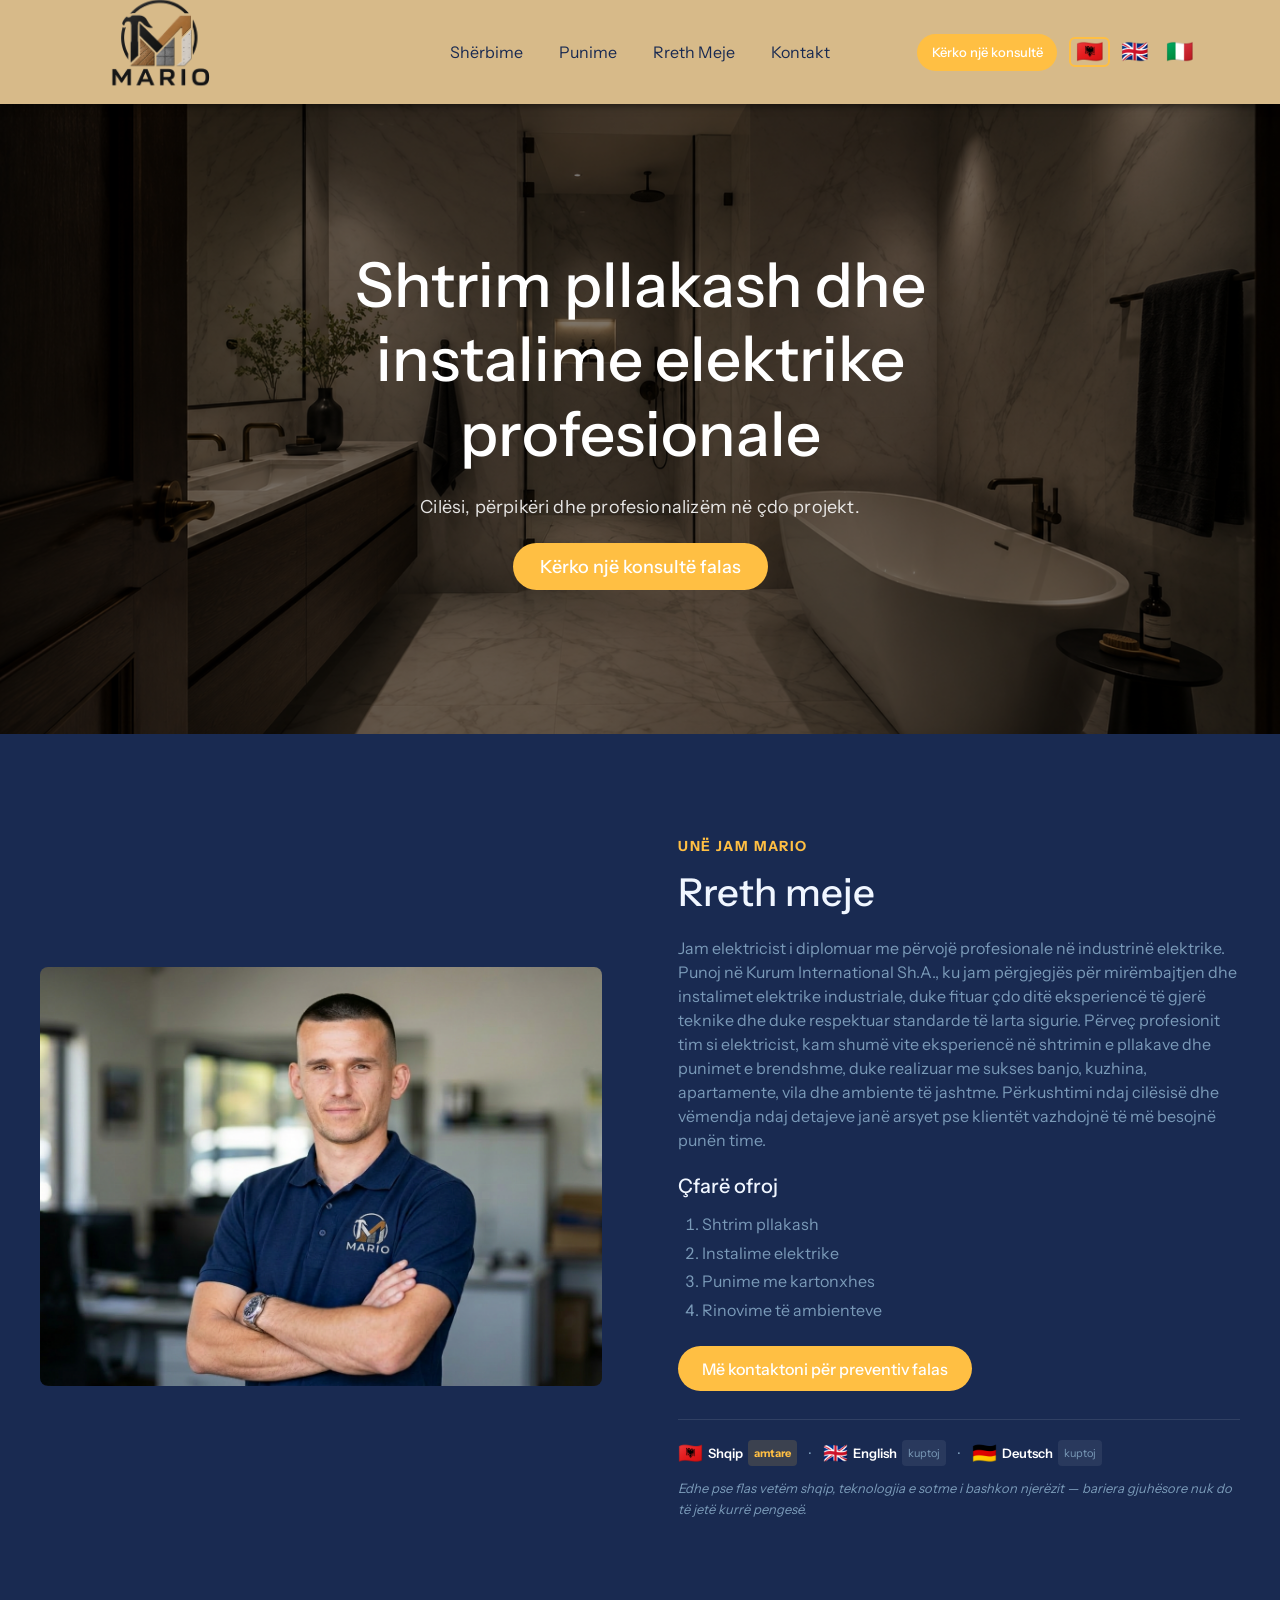
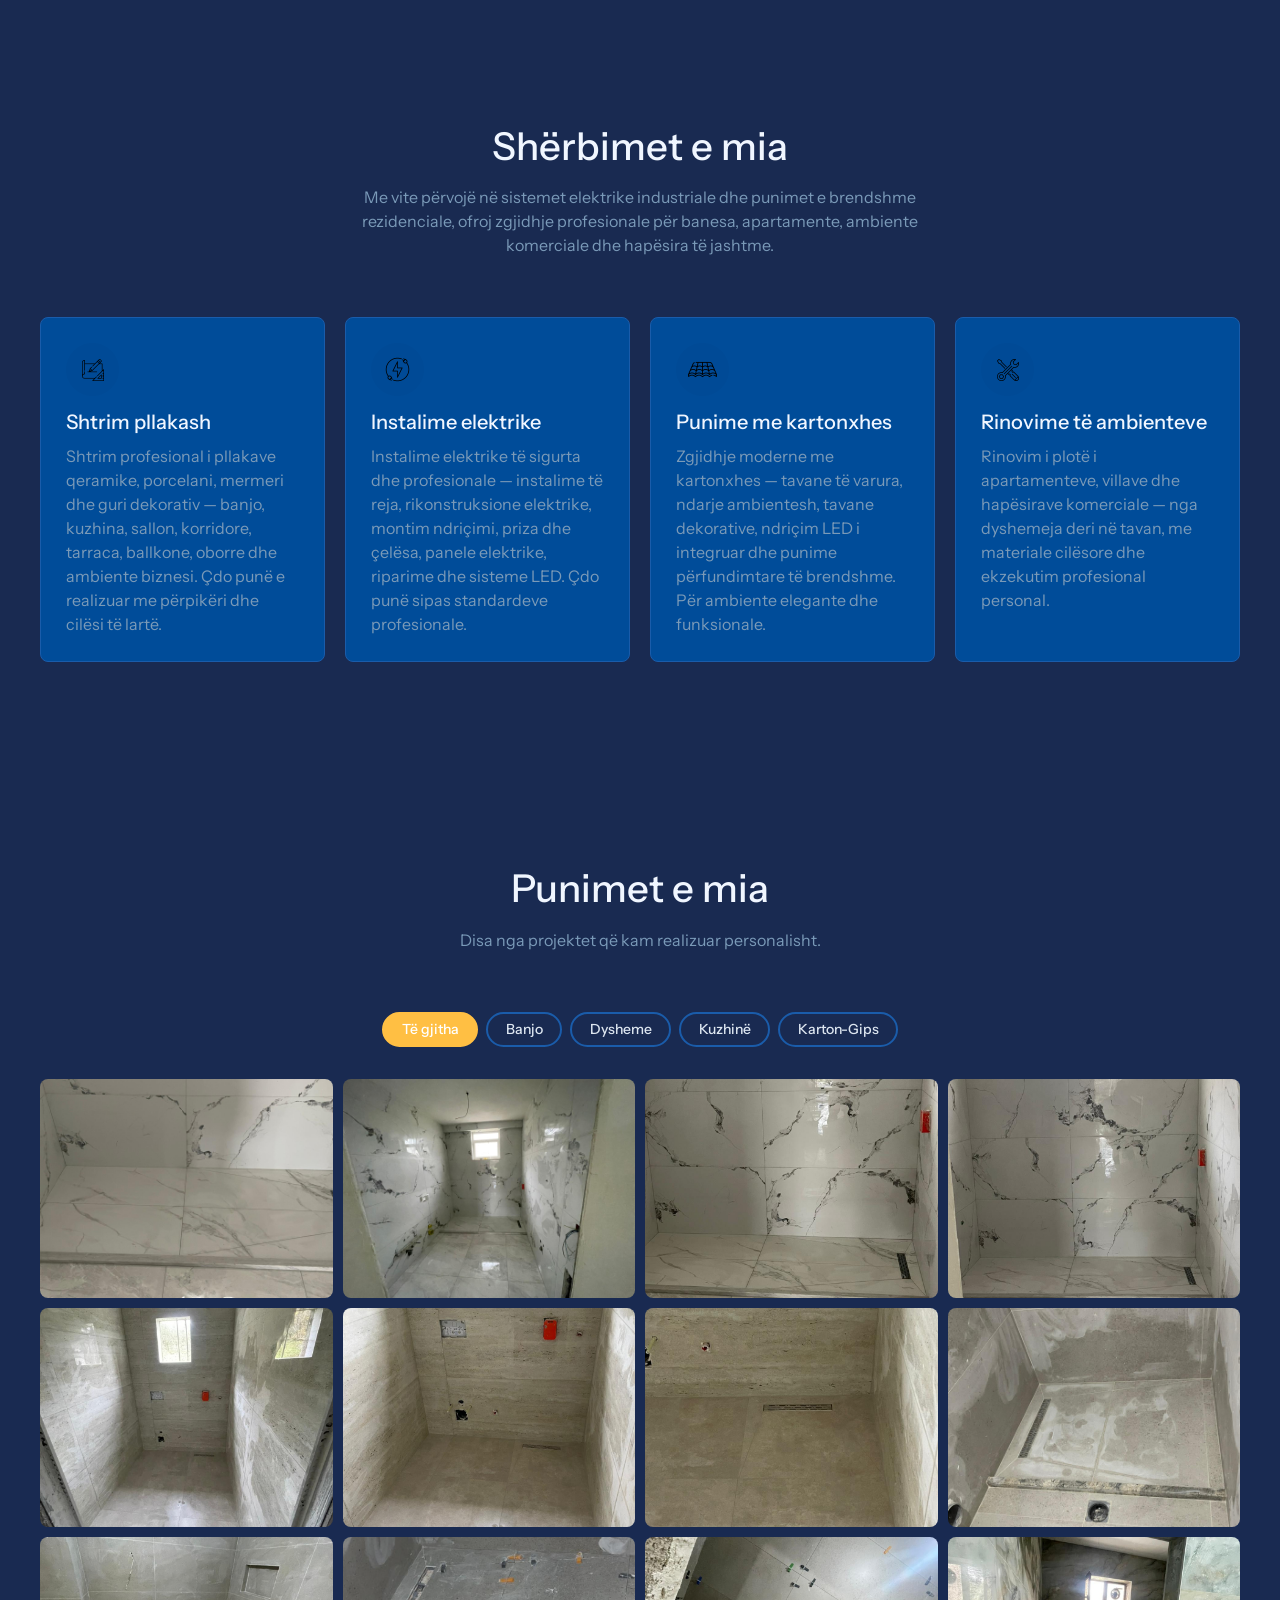
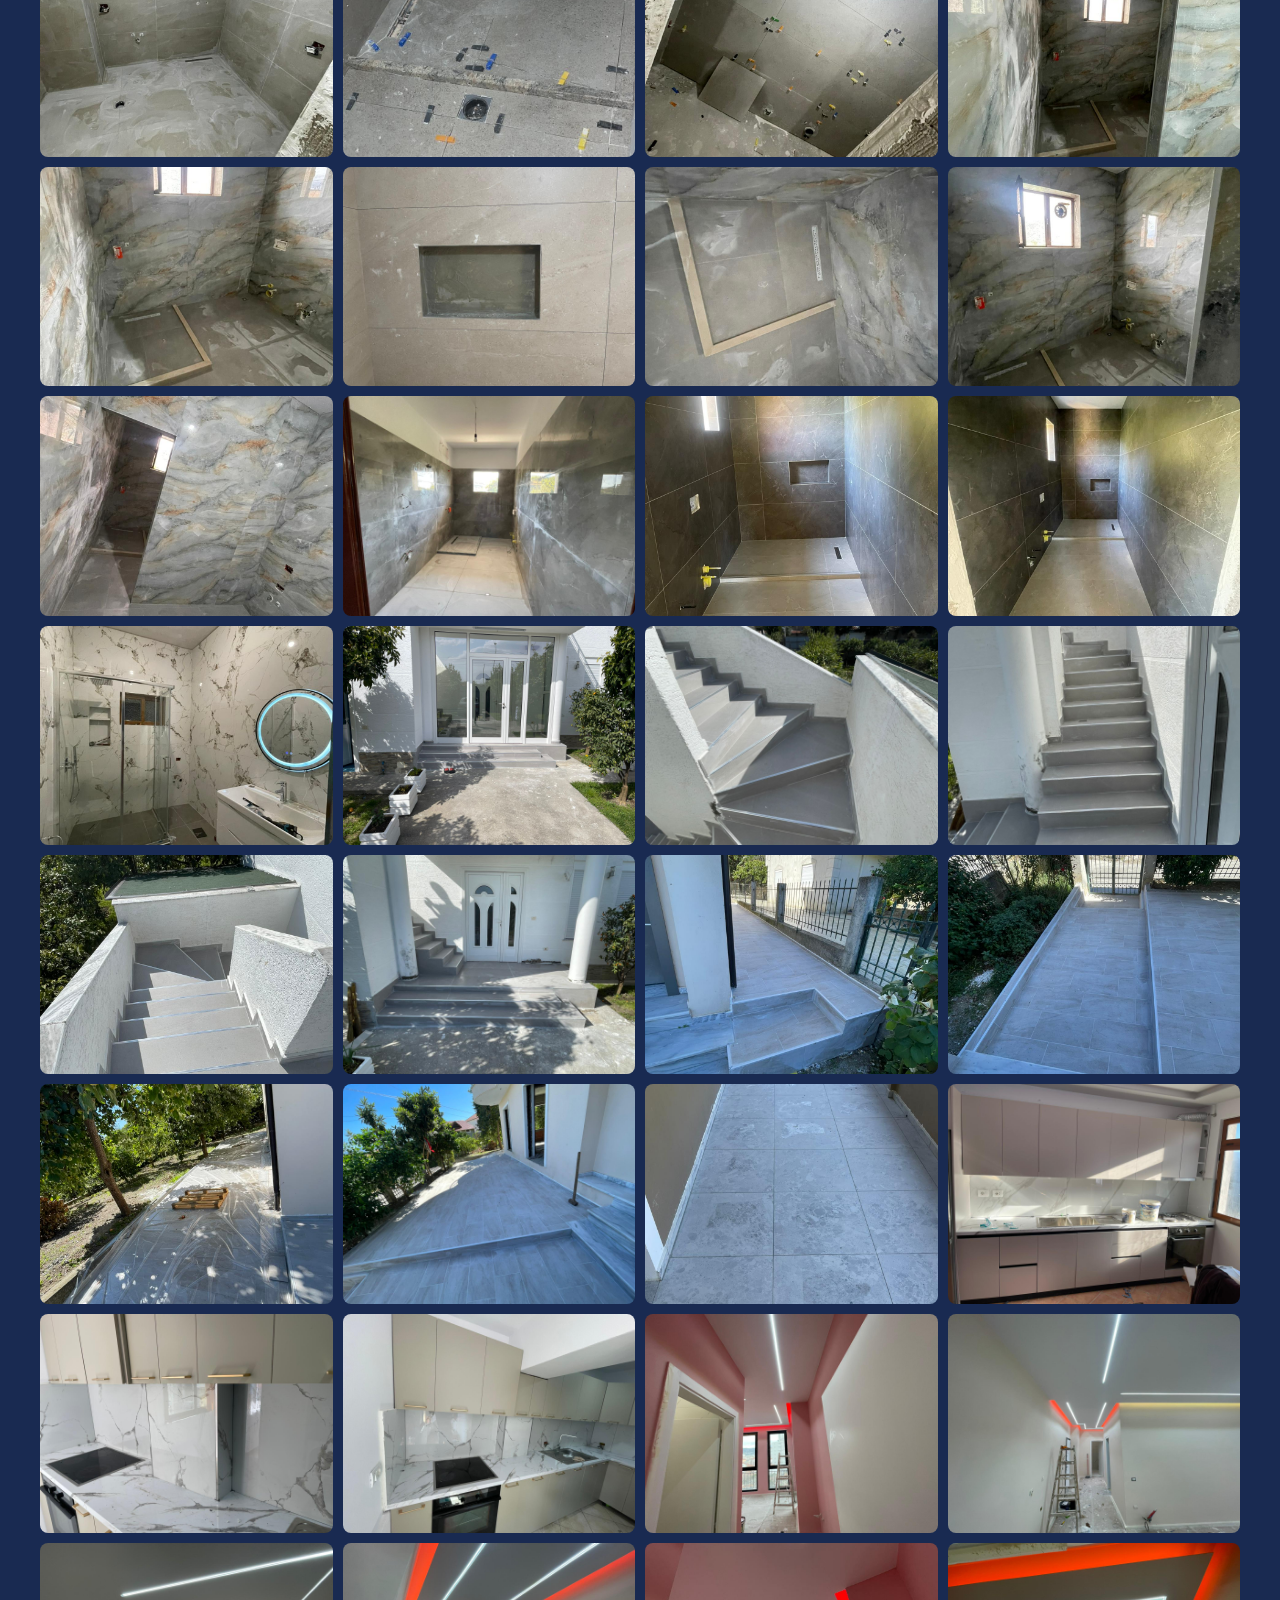
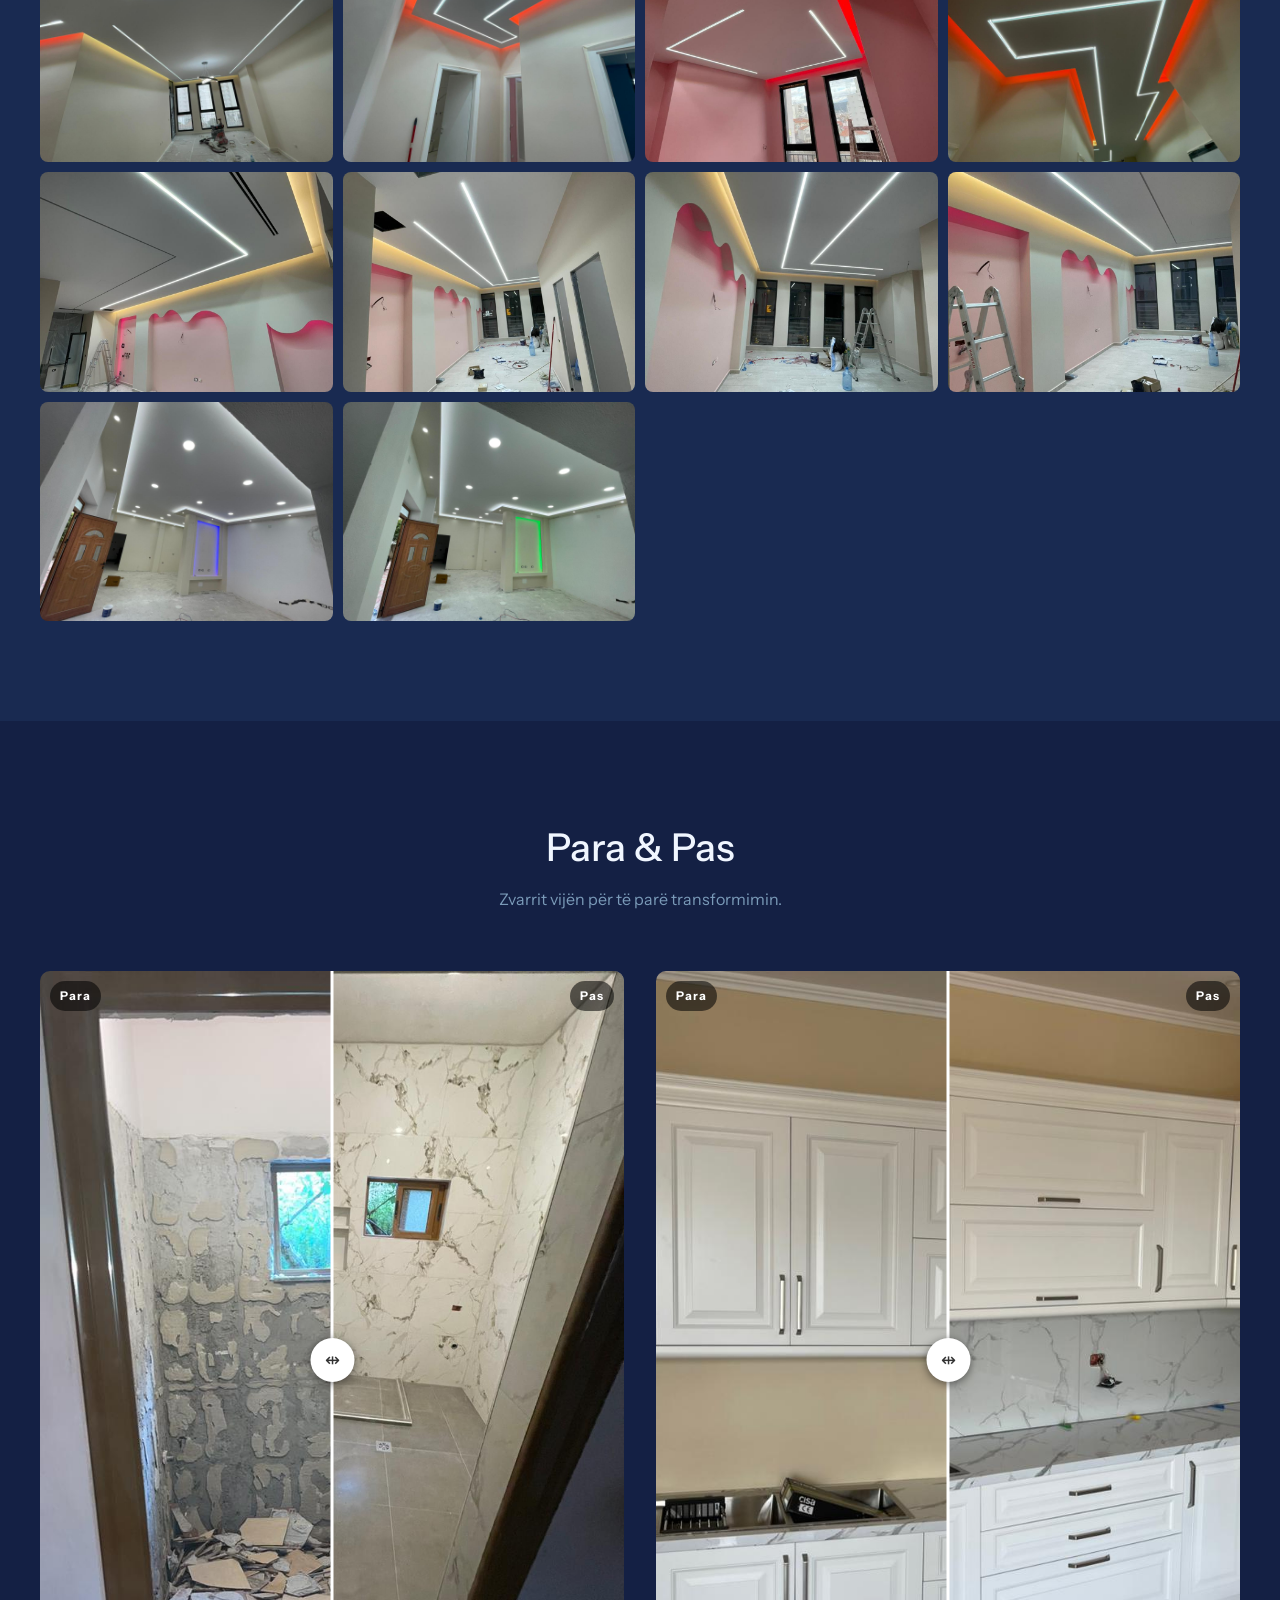
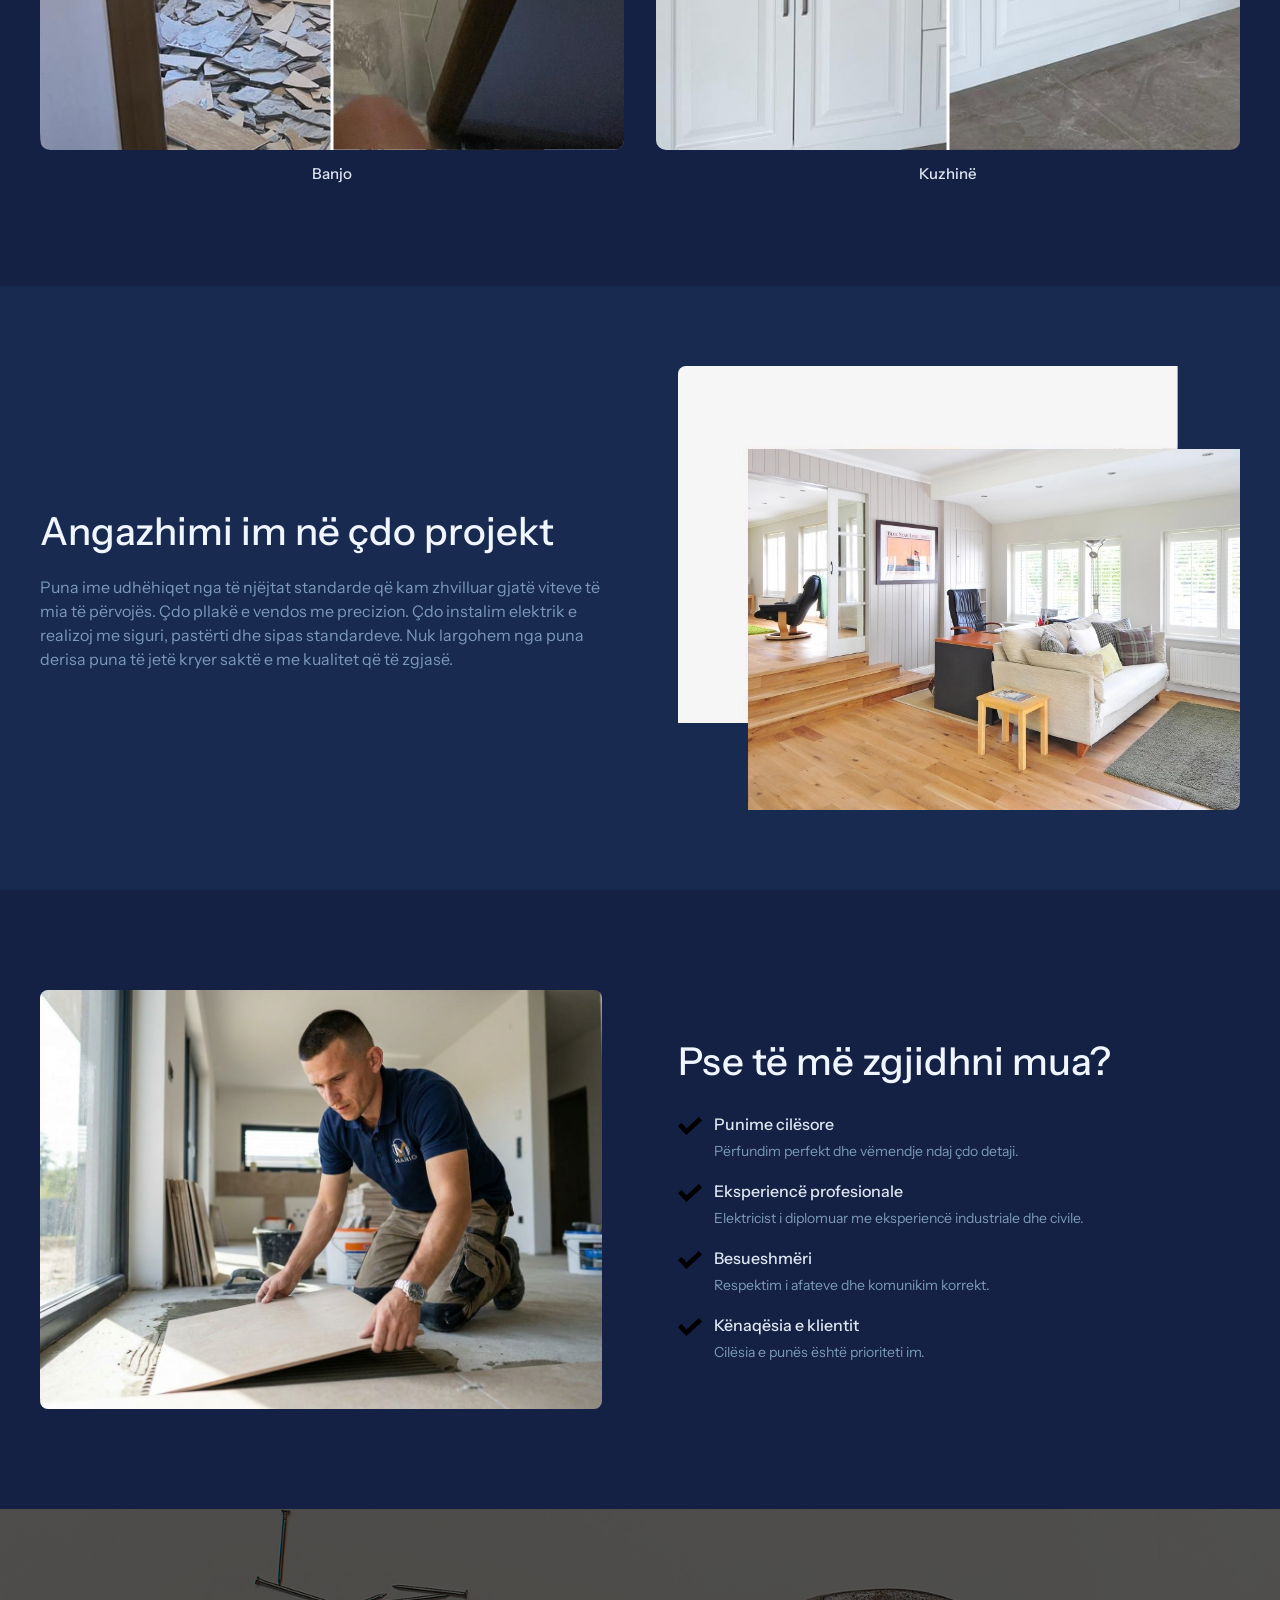
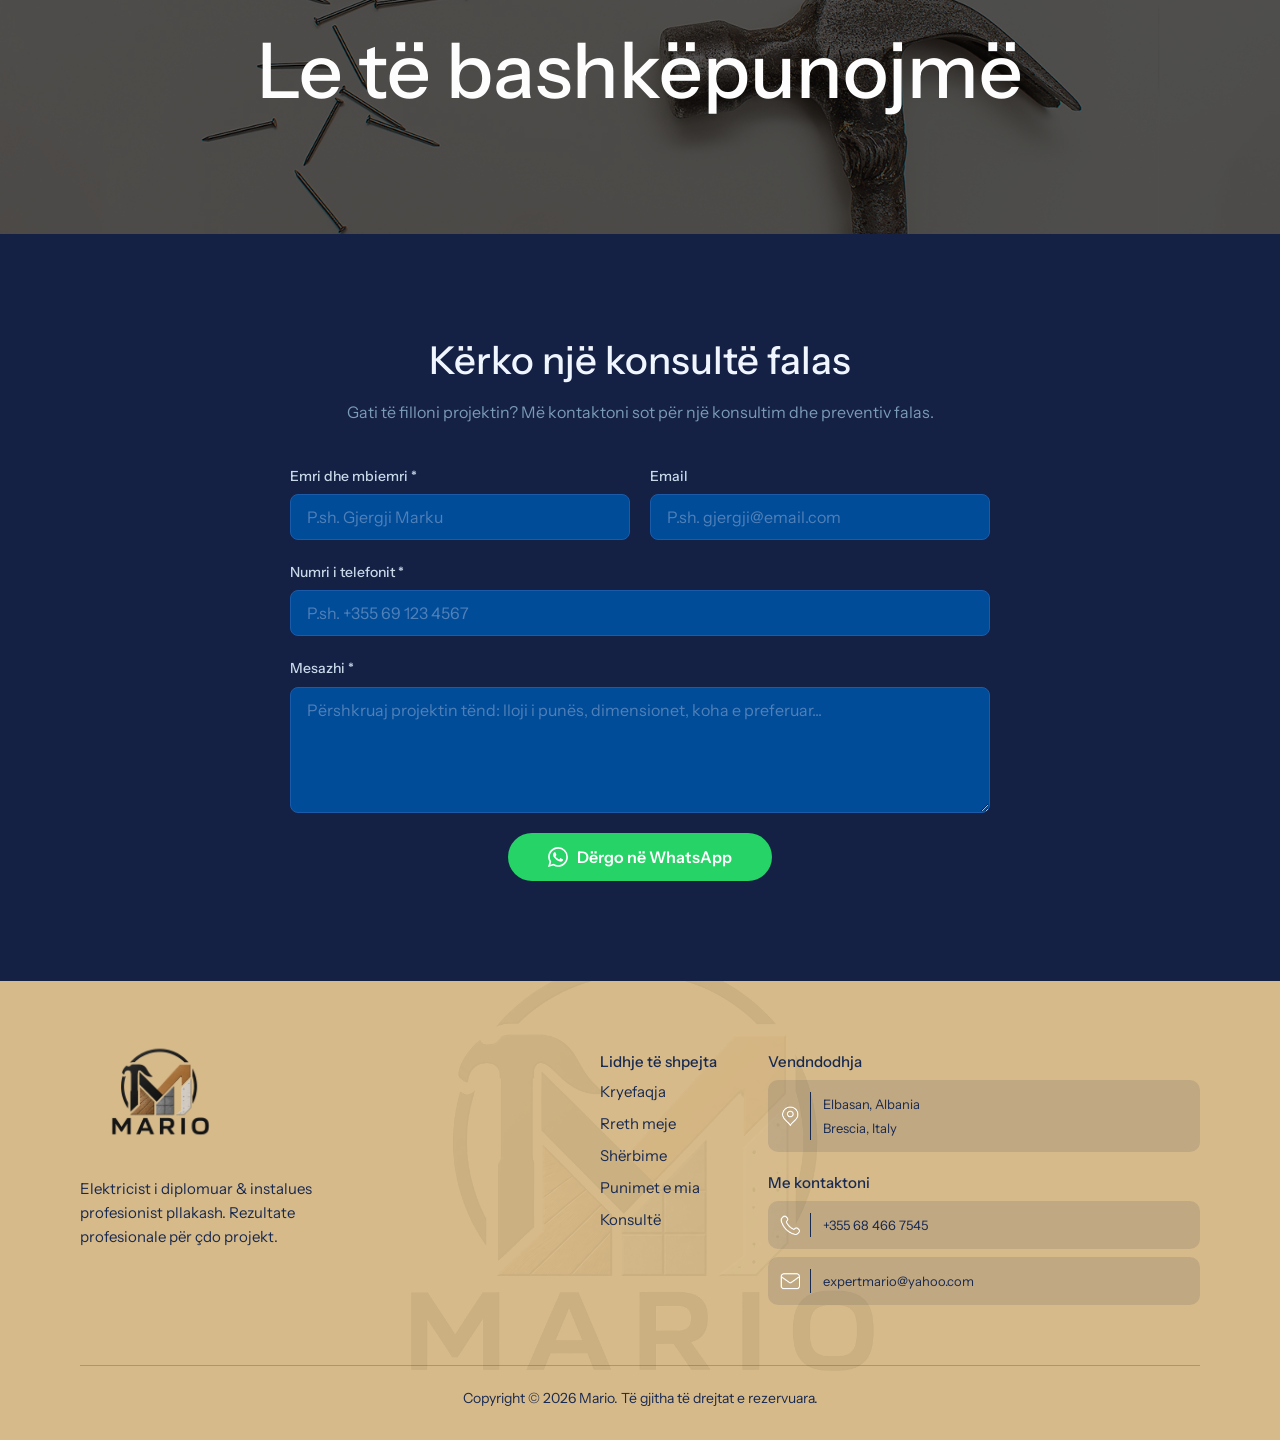
==== index.html @ 8793dfea "Increase mobile navbar logo size by 15% Co-Authored-By: Claude Sonnet 4.6 <noreply@anthropic.com>" ====
<!DOCTYPE html>
<html lang="sq">
<head>
<meta charset="UTF-8">
<meta name="viewport" content="width=device-width, initial-scale=1.0">
<title>Mario — Elektricist &amp; Instalues Profesionist Pllakash</title>
<link rel="icon" type="image/png" href="[data-uri]">
<link rel="apple-touch-icon" href="logo-transparent.png">
<style>
:root {
  --wp--preset--color--primary: #ffbf43;
  --wp--preset--color--primary-hover: #efb441;
  --wp--preset--color--mono-1: #303030;
  --wp--preset--color--mono-2: #71717A;
  --wp--preset--color--mono-3: #D4D4D8;
  --wp--preset--color--mono-4: #FAFAF9;
  --wp--preset--color--contrast-light: #FFFFFF;
  --wp--preset--color--contrast-dark: #000000;
  --wp--preset--color--base: #FFFFFF;
  --wp--preset--spacing--superbspacing-xxsmall: clamp(5px,1vw,10px);
  --wp--preset--spacing--superbspacing-xsmall:  clamp(10px,2vw,20px);
  --wp--preset--spacing--superbspacing-small:   clamp(20px,4vw,40px);
  --wp--preset--spacing--superbspacing-medium:  clamp(30px,6vw,60px);
  --wp--preset--spacing--superbspacing-large:   clamp(40px,8vw,80px);
  --wp--preset--spacing--superbspacing-xlarge:  clamp(50px,10vw,100px);
  --wp--preset--spacing--superbspacing-xxlarge: clamp(60px,12vw,120px);
  --wp--preset--font-size--superbfont-xxsmall: clamp(12px,1.2vw,14px);
  --wp--preset--font-size--superbfont-xsmall:  16px;
  --wp--preset--font-size--superbfont-small:   clamp(16px,1.5vw,18px);
  --wp--preset--font-size--superbfont-medium:  clamp(18px,2vw,20px);
  --wp--preset--font-family--fontprimary: "Instrument Sans", sans-serif;
  --wp--style--global--content-size: 1200px;
}
@font-face {
  font-family: "Instrument Sans";
  src: url("assets/fonts/Instrument_Sans/InstrumentSans-VariableFont_wdth,wght.ttf") format("truetype");
  font-weight: 100 900;
}
html { scroll-behavior: smooth; }
*, *::before, *::after { box-sizing: border-box; margin: 0; padding: 0; }
body { font-family: var(--wp--preset--font-family--fontprimary); font-size: 16px; color: #000; background: #fff; line-height: 150%; }
img { max-width: 100%; height: auto; display: block; }
a { color: inherit; text-decoration: none; }
a:hover { text-decoration: underline; }
ul { list-style: none; }
h1,h2,h3,h4,h5,h6 { font-weight: 500; line-height: 1.4; color: #303030; }

/* Layout */
.alignfull { width: 100%; max-width: 100%; }
.inner { max-width: var(--wp--style--global--content-size); margin: 0 auto; }
.wp-block-columns { display: flex; flex-wrap: wrap; gap: 1.5rem; width: 100%; }
.wp-block-column { flex: 1 1 0; min-width: 0; }
.vcenter > .wp-block-column, .vcenter { align-self: center; }

/* Buttons */
.btn {
  display: inline-block; padding: 0.65em 1.5em;
  background: var(--wp--preset--color--primary);
  color: #fff; border-radius: 100px; font-weight: 500;
  font-size: 16px; cursor: pointer; border: none;
  font-family: inherit; transition: background 0.2s;
  text-decoration: none;
}
.btn:hover { background: var(--wp--preset--color--primary-hover); text-decoration: none; }
.btn-outline { background: transparent; border: 1px solid #D4D4D8; color: #303030; }
.btn-outline:hover { background: #f5f5f5; }
.btn-green { background: #25D366; }
.btn-green:hover { background: #1ebe5d; }

/* Cover / Hero */
.cover { position: relative; overflow: hidden; display: flex; align-items: center; justify-content: center; width: 100%; min-height: clamp(550px, 70vh, 800px); }
.cover img.bg { position: absolute; inset: 0; width: 100%; height: 100%; object-fit: cover; object-position: center; z-index: 0; }
.cover .overlay { position: absolute; inset: 0; background: rgba(0,0,0,0.50); z-index: 1; }
.cover .content { position: relative; z-index: 2; width: 100%; max-width: var(--wp--style--global--content-size); margin: 0 auto; color: #fff; padding: var(--wp--preset--spacing--superbspacing-xxlarge) var(--wp--preset--spacing--superbspacing-small); text-align: center; }

/* Borders */
.card { border: 1px solid #D4D4D8; padding: 25px; border-radius: 8px; transition: box-shadow 0.2s; }
.card:hover { box-shadow: 0 4px 18px rgba(0,0,0,0.09); }

/* Nav */
header { position: sticky; top: 0; z-index: 100; background: #fff; box-shadow: 0 1px 6px rgba(0,0,0,0.08); }
.nav-inner { max-width: var(--wp--style--global--content-size); margin: 0 auto; display: flex; align-items: center; justify-content: space-between; padding: clamp(8px,1.5vw,12px) clamp(20px,4vw,40px); gap: 1rem; position: relative; }
.nav-logo img { height: 80px; width: auto; display: block; transform: scale(1.5); transform-origin: left center; }
.nav-links { display: flex; gap: clamp(16px,3vw,36px); font-size: 16px; position: absolute; left: 50%; transform: translateX(-50%); }
.nav-links a:hover { color: var(--wp--preset--color--primary); text-decoration: none; }
.nav-right { display: flex; align-items: center; gap: 0.75rem; flex-shrink: 0; }

/* Hamburger */
.hamburger { display: none; flex-direction: column; gap: 5px; cursor: pointer; background: none; border: none; padding: 4px; }
.hamburger span { display: block; width: 24px; height: 2px; background: #303030; border-radius: 2px; transition: all 0.3s; }
.hamburger.open span:nth-child(1) { transform: translateY(7px) rotate(45deg); }
.hamburger.open span:nth-child(2) { opacity: 0; }
.hamburger.open span:nth-child(3) { transform: translateY(-7px) rotate(-45deg); }

/* Mobile menu */
.mobile-menu { display: none; flex-direction: column; background: #fff; border-top: 1px solid #eee; padding: 1rem clamp(20px,4vw,40px) 1.5rem; gap: 0; }
.mobile-menu.open { display: flex; }
.mobile-menu a { padding: 0.75rem 0; font-size: 16px; color: #303030; border-bottom: 1px solid #f0f0f0; text-decoration: none; }
.mobile-menu a:hover { color: var(--wp--preset--color--primary); }
.mobile-menu .mobile-cta { margin-top: 1rem; text-align: center; }

@media (max-width: 768px) {
  .nav-links { display: none; }
  .nav-right .btn { display: none; }
  .hamburger { display: flex; }
  .nav-logo img { height: 52px; transform: none; }
}

/* Language switcher */
.lang-switcher { display: flex; align-items: center; gap: 4px; }
.lang-btn {
  background: none; border: 2px solid transparent; border-radius: 6px;
  cursor: pointer; padding: 2px 5px; font-size: 22px; line-height: 1;
  transition: border-color 0.15s, transform 0.1s; display: flex; align-items: center;
}
.lang-btn:hover { transform: scale(1.1); }
.lang-btn.active { border-color: var(--wp--preset--color--primary); }

section[id] { scroll-margin-top: 70px; }

/* Form */
.form-group { display: flex; flex-direction: column; gap: 0.4rem; }
.form-group label { font-size: 14px; font-weight: 500; color: #303030; }
.form-group input, .form-group textarea {
  padding: 12px 16px; border: 1px solid #D4D4D8; border-radius: 8px;
  font-size: 16px; font-family: inherit; outline: none; transition: border-color 0.2s;
  width: 100%;
}
.form-group input:focus, .form-group textarea:focus { border-color: var(--wp--preset--color--primary); }
.form-group textarea { resize: vertical; }

/* Footer */
footer { background: #000; color: #fff; position: relative; overflow: hidden; }
footer::before { content: ''; position: absolute; inset: 0; background: url('logo-transparent.png') no-repeat center center; background-size: 60%; opacity: 0.06; pointer-events: none; z-index: 0; }
.footer-inner { position: relative; z-index: 1; }
.footer-inner { max-width: var(--wp--style--global--content-size); margin: 0 auto; padding: var(--wp--preset--spacing--superbspacing-medium) var(--wp--preset--spacing--superbspacing-small) var(--wp--preset--spacing--superbspacing-xxsmall); }
.footer-grid { display: flex; flex-wrap: wrap; gap: 3rem; align-items: flex-start; }
.footer-col-logo { flex: 1 1 260px; }
.footer-col-logo img { height: 120px !important; width: auto; }
.footer-col-links { flex: 0 0 120px; }
.footer-col-contact { flex: 1 1 220px; }
.footer-divider { border-top: 1px solid #222; margin-top: 60px; padding: clamp(10px,2vw,20px) 0; text-align: center; font-size: 14px; color: #aaa; }
.footer-contact-box { background: #303030; border-radius: 10px; padding: 12px; display: flex; align-items: center; gap: 10px; margin-top: 8px; }
.footer-contact-box img { width: 20px; height: 20px; object-fit: contain; flex-shrink: 0; }
.footer-contact-box .text { border-left: 1px solid #fff; padding-left: 12px; font-size: 13px; white-space: pre-line; }

/* CTA section */
.cta-section { background-image: url('assets/images/cta/cta-006.jpg'); background-size: cover; background-position: center; position: relative; padding: var(--wp--preset--spacing--superbspacing-xxlarge) var(--wp--preset--spacing--superbspacing-small); }
.cta-section .overlay { position: absolute; inset: 0; background: rgba(0,0,0,0.50); }
.cta-section .content { position: relative; z-index: 1; max-width: var(--wp--style--global--content-size); margin: 0 auto; }

/* Checklist */
.checklist { display: flex; flex-direction: column; gap: 1rem; }
.checklist-item { display: flex; align-items: flex-start; gap: 0.75rem; }
.checklist-item img { width: 24px; height: 24px; flex-shrink: 0; margin-top: 2px; }

/* Responsive */
@media (max-width: 768px) {
  .nav-links { display: none; }
  .wp-block-columns { flex-direction: column; }
  .footer-grid { flex-direction: column; gap: 1rem; }
  .cta-section .wp-block-columns { flex-direction: column; }
  .footer-inner { padding: 1.25rem 1.25rem 0.25rem; }
  .footer-divider { margin-top: 1rem; }
  .footer-col-logo, .footer-col-links, .footer-col-contact { flex: 0 0 auto; }
  .footer-col-logo img { margin-bottom: 0.5rem !important; margin-left: 0 !important; display: block; }
  .footer-col-contact h3 { margin-top: 0 !important; }
}

/* ── Portfolio gallery ── */
.portfolio-filters { display: flex; flex-wrap: wrap; gap: 8px; justify-content: center; margin-bottom: 2rem; }
.filter-btn { padding: 0.45em 1.25em; border-radius: 100px; border: 2px solid #1a5caa; background: transparent; color: #dde6f0; cursor: pointer; font-family: inherit; font-size: 14px; font-weight: 500; transition: all 0.18s; }
.filter-btn:hover, .filter-btn.active { background: var(--wp--preset--color--primary); border-color: var(--wp--preset--color--primary); color: #fff; }
.portfolio-grid { display: grid; grid-template-columns: repeat(auto-fill, minmax(260px, 1fr)); gap: 10px; }
.pitem { overflow: hidden; border-radius: 8px; aspect-ratio: 4/3; cursor: pointer; }
.pitem img { width: 100%; height: 100%; object-fit: cover; display: block; transition: transform 0.3s; }
.pitem:hover img { transform: scale(1.05); }
.pitem.hidden { display: none; }

/* ── Before / After slider ── */
.ba-grid { display: grid; grid-template-columns: 1fr 1fr; gap: 2rem; }
.ba-slider { position: relative; overflow: hidden; border-radius: 10px; aspect-ratio: 3/4; cursor: col-resize; user-select: none; touch-action: pan-y; }
.ba-img { position: absolute; top: 0; left: 0; right: 0; bottom: 0; width: 100%; height: 100%; object-fit: cover; }
.ba-img.ba-before { z-index: 1; }
.ba-img.ba-after  { z-index: 2; clip-path: inset(0 0 0 50%); }
.ba-handle { position: absolute; top: 0; bottom: 0; left: 50%; z-index: 3; width: 3px; background: #fff; transform: translateX(-50%); pointer-events: none; }
.ba-circle { position: absolute; top: 50%; left: 50%; transform: translate(-50%,-50%); width: 44px; height: 44px; background: #fff; border-radius: 50%; display: flex; align-items: center; justify-content: center; box-shadow: 0 2px 10px rgba(0,0,0,0.5); font-size: 18px; color: #333; pointer-events: none; }
.ba-lbl { position: absolute; top: 10px; z-index: 4; padding: 3px 10px; background: rgba(0,0,0,0.55); color: #fff; font-size: 12px; font-weight: 700; border-radius: 100px; letter-spacing: 0.08em; pointer-events: none; }
.ba-lbl-l { left: 10px; }
.ba-lbl-r { right: 10px; }
.ba-caption { text-align: center; margin-top: 0.75rem; font-size: 15px; font-weight: 500; color: #dde6f0; }
@media (max-width: 640px) { .ba-grid { grid-template-columns: 1fr; } }

/* ── Dark theme ── */
body { background: #192A51; color: #dde6f0; }
h1,h2,h3,h4,h5,h6 { color: #f0f6ff; }
a { color: #dde6f0; }
header { background: #D7BA89; box-shadow: 0 1px 8px rgba(0,0,0,0.6); }
.nav-links a { color: #192A51; }
.nav-links a:hover { color: #192A51; opacity: 0.7; }
.card { background: #004C99; border-color: #1a5caa; }
.card:hover { box-shadow: 0 4px 20px rgba(0,0,0,0.4); }
.btn-outline { background: transparent; border-color: #4a7cc0; color: #dde6f0; }
.btn-outline:hover { background: rgba(255,255,255,0.06); }
.form-group label { color: #c8d8e8; }
.form-group input, .form-group textarea { background: #004C99; border-color: #1a5caa; color: #dde6f0; }
.form-group input::placeholder, .form-group textarea::placeholder { color: #5080b8; }
.form-group input:focus, .form-group textarea:focus { border-color: var(--wp--preset--color--primary); }
footer { background: #D7BA89; color: #192A51; }
footer h1, footer h2, footer h3, footer h4, footer h5, footer h6 { color: #192A51; }
footer a { color: #192A51; }
.footer-contact-box { background: rgba(25,42,81,0.12); }
.footer-contact-box .text { border-left-color: #192A51; color: #192A51; }
.footer-divider { border-color: rgba(25,42,81,0.25); color: #192A51; }
</style>
<link rel="stylesheet" href="assets/css/patterns.css">
</head>
<body>

<!-- LIGHTBOX -->
<div id="lightbox" onclick="closeLightbox()" style="display:none;position:fixed;inset:0;background:rgba(0,0,0,0.92);z-index:9999;align-items:center;justify-content:center;padding:1rem;">
  <img id="lb-img" src="" alt="" style="max-width:94vw;max-height:92vh;border-radius:6px;object-fit:contain;"/>
  <button onclick="closeLightbox()" style="position:absolute;top:18px;right:22px;background:none;border:none;color:#fff;font-size:2rem;cursor:pointer;line-height:1;">&#x2715;</button>
  <button onclick="event.stopPropagation();lbPrev()" style="position:absolute;left:12px;top:50%;transform:translateY(-50%);background:rgba(255,255,255,0.18);border:none;color:#fff;font-size:2.2rem;cursor:pointer;border-radius:50%;width:52px;height:52px;display:flex;align-items:center;justify-content:center;line-height:1;">&#8249;</button>
  <button onclick="event.stopPropagation();lbNext()" style="position:absolute;right:12px;top:50%;transform:translateY(-50%);background:rgba(255,255,255,0.18);border:none;color:#fff;font-size:2.2rem;cursor:pointer;border-radius:50%;width:52px;height:52px;display:flex;align-items:center;justify-content:center;line-height:1;">&#8250;</button>
</div>

<!-- NAVIGATION -->
<div id="inizio" style="position:absolute;top:0;"></div>
<header>
  <div class="nav-inner">
    <a href="#inizio" class="nav-logo">
      <img src="logo-transparent.png" alt="Mario"/>
    </a>
    <nav class="nav-links">
      <a href="#servizi"   data-i18n="nav-servizi">Shërbime</a>
      <a href="#portfolio" data-i18n="nav-portfolio">Punime</a>
      <a href="#chi-siamo" data-i18n="nav-chi-siamo">Rreth Marios</a>
      <a href="#contatti"  data-i18n="nav-contatti">Kontakt</a>
    </nav>
    <div class="nav-right">
      <a href="#contatti" class="btn" style="padding:0.5em 1.1em;font-size:13px;" data-i18n="nav-cta">KËRKO KONSULTE</a>
      <div class="lang-switcher">
        <button class="lang-btn active" data-lang="sq" title="Shqip"    onclick="setLanguage('sq')">🇦🇱</button>
        <button class="lang-btn"        data-lang="en" title="English"  onclick="setLanguage('en')">🇬🇧</button>
        <button class="lang-btn"        data-lang="it" title="Italiano" onclick="setLanguage('it')">🇮🇹</button>
      </div>
      <button class="hamburger" id="hamburger" onclick="toggleMenu()" aria-label="Menu">
        <span></span><span></span><span></span>
      </button>
    </div>
  </div>
  <div class="mobile-menu" id="mobile-menu">
    <a href="#servizi"   data-i18n="nav-servizi"   onclick="toggleMenu()">Shërbime</a>
    <a href="#portfolio" data-i18n="nav-portfolio"  onclick="toggleMenu()">Punime</a>
    <a href="#chi-siamo" data-i18n="nav-chi-siamo"  onclick="toggleMenu()">Rreth Marios</a>
    <a href="#contatti"  data-i18n="nav-contatti"   onclick="toggleMenu()">Kontakt</a>
    <div class="mobile-cta">
      <a href="#contatti" class="btn" style="width:100%;text-align:center;display:block;" data-i18n="nav-cta" onclick="toggleMenu()">KËRKO KONSULTE</a>
    </div>
  </div>
</header>

<!-- HERO -->
<section id="hero">
  <div class="cover">
    <img class="bg" src="assets/images/header/22644694-b985-43eb-8a76-57f5248f13f9.png" alt=""/>
    <div class="overlay"></div>
    <div class="content">
      <div style="max-width:780px;margin:0 auto;">
        <h2 style="font-size:clamp(32px,5vw,62px);color:#fff;font-weight:500;line-height:1.2;" data-i18n="hero-title">Zejtari me Precizion, Rezultate Profesionale</h2>
      </div>
      <div style="max-width:700px;margin:1.5rem auto 0;">
        <p style="color:rgba(255,255,255,0.88);margin-bottom:1.5rem;font-size:clamp(15px,1.8vw,18px);letter-spacing:0.01em;" data-i18n="hero-sub">Elektricist i Çertifikuar &nbsp;·&nbsp; Instalues Profesionist Pllakash &nbsp;·&nbsp; Specialist Karton-Gipsi &amp; Ndriçimit</p>
        <a href="#contatti" class="btn" style="font-size:18px;" data-i18n="hero-btn">Kërko një Konsultë Falas</a>
      </div>
    </div>
  </div>
</section>

<!-- ABOUT -->
<section id="chi-siamo">
  <div style="background:#192A51;padding:var(--wp--preset--spacing--superbspacing-xlarge) var(--wp--preset--spacing--superbspacing-small);">
    <div class="inner">
      <div class="wp-block-columns vcenter" style="gap:clamp(30px,6vw,80px);">
        <div class="wp-block-column vcenter">
          <img src="profile.png" alt="Mario" style="border-radius:8px;"/>
        </div>
        <div class="wp-block-column vcenter">
          <p style="color:var(--wp--preset--color--primary);font-size:14px;font-weight:700;letter-spacing:0.1em;text-transform:uppercase;margin-bottom:0.5rem;" data-i18n="about-greeting">Unë jam Mario</p>
          <h2 style="font-size:clamp(28px,3vw,40px);" data-i18n="about-title">Disiplinë Industriale, Precizion Artizanal</h2>
          <p style="color:#7a9ab8;margin-top:1rem;" data-i18n="about-text">Mario është elektricist i çertifikuar, i cili punon në njërin nga ambientet industriale më kërkuese të rajonit — KURUM INTERNATIONAL SH.A. Ajo disiplinë industriale e udhëheq çdo projekt që merr përsipër. Jashtë punës, Mario ka fituar reputacionin e një instaluesi mjeshtër pllakash, duke transformuar kuzhina, banjo, ambiente banimi dhe terasa të jashtme në sipërfaqe me bukuri dhe precizion të qëndrueshëm. Ai merret gjithashtu me elektrifikim të plotë të banesave dhe specializohet në ndërtimin me karton-gips me ndriçim arkitekturor të integruar.</p>
          <h3 style="font-size:var(--wp--preset--font-size--superbfont-medium);margin-top:1.25rem;" data-i18n="about-why">Pse të Punosh me Marios?</h3>
          <ol style="margin-top:0.75rem;padding-left:1.5rem;color:#7a9ab8;display:flex;flex-direction:column;gap:0.3rem;">
            <li data-i18n="about-li1">Elektricist i Çertifikuar, i Trajnuar Industrialisht</li>
            <li data-i18n="about-li2">Vëmendje e Plotë ndaj Detajeve në Çdo Përfundim</li>
            <li data-i18n="about-li3">Oferta Transparente, Pa Kosto të Fshehura</li>
            <li data-i18n="about-li4">Respektim i Rreptë i Standardeve të Sigurisë</li>
          </ol>
          <a href="#contatti" class="btn" style="margin-top:1.5rem;display:inline-block;" data-i18n="about-btn">Kërko Konsultë Falas</a>
          <div style="margin-top:1.75rem;padding-top:1.25rem;border-top:1px solid rgba(255,255,255,0.1);">
            <div style="display:flex;align-items:center;flex-wrap:wrap;gap:0.4rem 0.75rem;margin-bottom:0.75rem;">
              <span style="display:flex;align-items:center;gap:5px;"><span style="font-size:20px;">🇦🇱</span><span style="color:#fff;font-size:13px;font-weight:600;">Shqip</span><span style="color:var(--wp--preset--color--primary);font-size:11px;font-weight:700;background:rgba(255,191,67,0.15);border-radius:4px;padding:1px 6px;" data-i18n="lang-native">amtare</span></span>
              <span style="color:#7a9ab8;">·</span>
              <span style="display:flex;align-items:center;gap:5px;"><span style="font-size:20px;">🇬🇧</span><span style="color:#fff;font-size:13px;font-weight:600;">English</span><span style="color:#7a9ab8;font-size:11px;background:rgba(255,255,255,0.07);border-radius:4px;padding:1px 6px;" data-i18n="lang-understands">kupton</span></span>
              <span style="color:#7a9ab8;">·</span>
              <span style="display:flex;align-items:center;gap:5px;"><span style="font-size:20px;">🇩🇪</span><span style="color:#fff;font-size:13px;font-weight:600;">Deutsch</span><span style="color:#7a9ab8;font-size:11px;background:rgba(255,255,255,0.07);border-radius:4px;padding:1px 6px;" data-i18n="lang-understands">kupton</span></span>
            </div>
            <p style="color:#7a9ab8;font-size:13px;font-style:italic;line-height:1.6;" data-i18n="lang-note">Edhe pse flas vetëm shqip, teknologjia e sotme i bashkon njerëzit — bariera gjuhësore nuk do të jetë kurrë pengesë.</p>
          </div>
        </div>
      </div>
    </div>
  </div>
</section>

<!-- SERVICES -->
<section id="servizi">
  <div style="padding:var(--wp--preset--spacing--superbspacing-xlarge) var(--wp--preset--spacing--superbspacing-small);">
    <div class="inner">
      <div style="max-width:620px;margin:0 auto var(--wp--preset--spacing--superbspacing-medium);text-align:center;">
        <h2 style="font-size:clamp(28px,3vw,40px);" data-i18n="services-title">Shërbime Eksperte, Ndërtuar mbi Standarde Profesionale</h2>
        <p style="color:#7a9ab8;margin-top:0.75rem;" data-i18n="services-sub">Nga instalimi i saktë i pllakave deri te punimet elektrike të çertifikuara — Mario ofron cilësi që mund ta shohësh dhe të besosh.</p>
      </div>
      <div class="wp-block-columns" style="gap:clamp(10px,2vw,20px);">
        <div class="wp-block-column card">
          <img src="assets/images/content/content-19-drawing.png" alt="" style="width:53px;height:53px;object-fit:cover;margin-bottom:0.75rem;"/>
          <h3 style="font-size:20px;" data-i18n="service1-title">Instalim Pllakash</h3>
          <p style="color:#7a9ab8;margin-top:0.5rem;" data-i18n="service1-text">Posa profesionale e pllakave qeramike dhe guri për kuzhina, banjo, ambiente banimi dhe zona të jashtme — çdo sipërfaqe e niveluar dhe e përfunduar me saktësi.</p>
        </div>
        <div class="wp-block-column card">
          <img src="assets/images/content/content-19-lightning.png" alt="" style="width:53px;height:53px;object-fit:cover;margin-bottom:0.75rem;"/>
          <h3 style="font-size:20px;" data-i18n="service2-title">Elektrifikim Banesash</h3>
          <p style="color:#7a9ab8;margin-top:0.5rem;" data-i18n="service2-text">Sisteme të plota elektrike rezidenciale — nga projektimi i qarkut deri te instalimi i çertifikuar, në përputhje me të gjitha standardet e sigurisë.</p>
        </div>
        <div class="wp-block-column card">
          <img src="assets/images/content/content-19-roof.png" alt="" style="width:53px;height:53px;object-fit:cover;margin-bottom:0.75rem;"/>
          <h3 style="font-size:20px;" data-i18n="service3-title">Karton-Gips &amp; Ndarje</h3>
          <p style="color:#7a9ab8;margin-top:0.5rem;" data-i18n="service3-text">Ndarje dhomash, tavane të rremë dhe panele me karton-gips — përfundime të pastra me integritet strukturor dhe izolim akustik.</p>
        </div>
        <div class="wp-block-column card">
          <img src="assets/images/content/content-19-tools.png" alt="" style="width:53px;height:53px;object-fit:cover;margin-bottom:0.75rem;"/>
          <h3 style="font-size:20px;" data-i18n="service4-title">Ndriçim Arkitekturor</h3>
          <p style="color:#7a9ab8;margin-top:0.5rem;" data-i18n="service4-text">Ndriçim i integruar, ambiental dhe dekorativ — projektuar dhe instaluar për të transformuar çdo hapësirë me elegancë dhe funksionalitet.</p>
        </div>
      </div>
    </div>
  </div>
</section>


<!-- PORTFOLIO -->
<section id="portfolio">
  <div style="padding:var(--wp--preset--spacing--superbspacing-xlarge) var(--wp--preset--spacing--superbspacing-small);">
    <div class="inner">
      <div style="max-width:600px;margin:0 auto var(--wp--preset--spacing--superbspacing-medium);text-align:center;">
        <h2 style="font-size:clamp(28px,3vw,40px);" data-i18n="portfolio-title">Punimet Tona</h2>
        <p style="color:#7a9ab8;margin-top:0.75rem;" data-i18n="portfolio-sub">Çdo projekt pasqyron të njëjtin angazhim — e bëra siç duhet, herën e parë.</p>
      </div>
      <div class="portfolio-filters">
        <button class="filter-btn active" data-filter="all"      data-i18n="portfolio-filter-all">Të gjitha</button>
        <button class="filter-btn"        data-filter="bathroom" data-i18n="portfolio-filter-bathroom">Banjo</button>
        <button class="filter-btn"        data-filter="flooring" data-i18n="portfolio-filter-flooring">Dysheme</button>
        <button class="filter-btn"        data-filter="kitchen"  data-i18n="portfolio-filter-kitchen">Kuzhinë</button>
        <button class="filter-btn"        data-filter="drywall"  data-i18n="portfolio-filter-drywall">Karton-Gips</button>
      </div>
      <div class="portfolio-grid">
        <!-- BATHROOM -->
        <div class="pitem" data-cat="bathroom" onclick="openLightbox(this.querySelector('img').src)"><img src="assets/images/bathroom/PHOTO-2026-06-04-21-06-33 4.jpg" alt="" loading="lazy"/></div>
        <div class="pitem" data-cat="bathroom" onclick="openLightbox(this.querySelector('img').src)"><img src="assets/images/bathroom/PHOTO-2026-06-04-21-06-33 5.jpg" alt="" loading="lazy"/></div>
        <div class="pitem" data-cat="bathroom" onclick="openLightbox(this.querySelector('img').src)"><img src="assets/images/bathroom/PHOTO-2026-06-04-21-06-33 6.jpg" alt="" loading="lazy"/></div>
        <div class="pitem" data-cat="bathroom" onclick="openLightbox(this.querySelector('img').src)"><img src="assets/images/bathroom/PHOTO-2026-06-04-21-06-35.jpg" alt="" loading="lazy"/></div>
        <div class="pitem" data-cat="bathroom" onclick="openLightbox(this.querySelector('img').src)"><img src="assets/images/bathroom/PHOTO-2026-06-04-21-06-50 3.jpg" alt="" loading="lazy"/></div>
        <div class="pitem" data-cat="bathroom" onclick="openLightbox(this.querySelector('img').src)"><img src="assets/images/bathroom/PHOTO-2026-06-04-21-06-51 3.jpg" alt="" loading="lazy"/></div>
        <div class="pitem" data-cat="bathroom" onclick="openLightbox(this.querySelector('img').src)"><img src="assets/images/bathroom/PHOTO-2026-06-04-21-06-51.jpg" alt="" loading="lazy"/></div>
        <div class="pitem" data-cat="bathroom" onclick="openLightbox(this.querySelector('img').src)"><img src="assets/images/bathroom/PHOTO-2026-06-04-21-06-54 3.jpg" alt="" loading="lazy"/></div>
        <div class="pitem" data-cat="bathroom" onclick="openLightbox(this.querySelector('img').src)"><img src="assets/images/bathroom/PHOTO-2026-06-04-21-07-29.jpg" alt="" loading="lazy"/></div>
        <div class="pitem" data-cat="bathroom" onclick="openLightbox(this.querySelector('img').src)"><img src="assets/images/bathroom/PHOTO-2026-06-04-21-07-33.jpg" alt="" loading="lazy"/></div>
        <div class="pitem" data-cat="bathroom" onclick="openLightbox(this.querySelector('img').src)"><img src="assets/images/bathroom/PHOTO-2026-06-04-21-07-34.jpg" alt="" loading="lazy"/></div>
        <div class="pitem" data-cat="bathroom" onclick="openLightbox(this.querySelector('img').src)"><img src="assets/images/bathroom/PHOTO-2026-06-04-21-07-38 2.jpg" alt="" loading="lazy"/></div>
        <div class="pitem" data-cat="bathroom" onclick="openLightbox(this.querySelector('img').src)"><img src="assets/images/bathroom/PHOTO-2026-06-04-21-07-38 3.jpg" alt="" loading="lazy"/></div>
        <div class="pitem" data-cat="bathroom" onclick="openLightbox(this.querySelector('img').src)"><img src="assets/images/bathroom/PHOTO-2026-06-04-21-07-38.jpg" alt="" loading="lazy"/></div>
        <div class="pitem" data-cat="bathroom" onclick="openLightbox(this.querySelector('img').src)"><img src="assets/images/bathroom/PHOTO-2026-06-04-21-07-39.jpg" alt="" loading="lazy"/></div>
        <div class="pitem" data-cat="bathroom" onclick="openLightbox(this.querySelector('img').src)"><img src="assets/images/bathroom/PHOTO-2026-06-04-21-07-40.jpg" alt="" loading="lazy"/></div>
        <div class="pitem" data-cat="bathroom" onclick="openLightbox(this.querySelector('img').src)"><img src="assets/images/bathroom/PHOTO-2026-06-04-21-07-43.jpg" alt="" loading="lazy"/></div>
        <div class="pitem" data-cat="bathroom" onclick="openLightbox(this.querySelector('img').src)"><img src="assets/images/bathroom/PHOTO-2026-06-04-21-07-52.jpg" alt="" loading="lazy"/></div>
        <div class="pitem" data-cat="bathroom" onclick="openLightbox(this.querySelector('img').src)"><img src="assets/images/bathroom/PHOTO-2026-06-04-21-12-48 3.jpg" alt="" loading="lazy"/></div>
        <div class="pitem" data-cat="bathroom" onclick="openLightbox(this.querySelector('img').src)"><img src="assets/images/bathroom/PHOTO-2026-06-04-21-12-49 2.jpg" alt="" loading="lazy"/></div>
        <div class="pitem" data-cat="bathroom" onclick="openLightbox(this.querySelector('img').src)"><img src="assets/images/bathroom/PHOTO-2026-06-04-21-12-52 21.jpg" alt="" loading="lazy"/></div>
        <!-- FLOORING -->
        <div class="pitem" data-cat="flooring" onclick="openLightbox(this.querySelector('img').src)"><img src="assets/images/flooring/external/PHOTO-2026-06-04-21-05-50 3.jpg" alt="" loading="lazy"/></div>
        <div class="pitem" data-cat="flooring" onclick="openLightbox(this.querySelector('img').src)"><img src="assets/images/flooring/external/PHOTO-2026-06-04-21-05-50 7.jpg" alt="" loading="lazy"/></div>
        <div class="pitem" data-cat="flooring" onclick="openLightbox(this.querySelector('img').src)"><img src="assets/images/flooring/external/PHOTO-2026-06-04-21-05-51.jpg" alt="" loading="lazy"/></div>
        <div class="pitem" data-cat="flooring" onclick="openLightbox(this.querySelector('img').src)"><img src="assets/images/flooring/external/PHOTO-2026-06-04-21-06-13.jpg" alt="" loading="lazy"/></div>
        <div class="pitem" data-cat="flooring" onclick="openLightbox(this.querySelector('img').src)"><img src="assets/images/flooring/external/PHOTO-2026-06-04-21-06-30.jpg" alt="" loading="lazy"/></div>
        <div class="pitem" data-cat="flooring" onclick="openLightbox(this.querySelector('img').src)"><img src="assets/images/flooring/external/PHOTO-2026-06-04-21-07-51 2.jpg" alt="" loading="lazy"/></div>
        <div class="pitem" data-cat="flooring" onclick="openLightbox(this.querySelector('img').src)"><img src="assets/images/flooring/external/PHOTO-2026-06-04-21-07-51 3.jpg" alt="" loading="lazy"/></div>
        <div class="pitem" data-cat="flooring" onclick="openLightbox(this.querySelector('img').src)"><img src="assets/images/flooring/external/PHOTO-2026-06-04-21-07-51 4.jpg" alt="" loading="lazy"/></div>
        <div class="pitem" data-cat="flooring" onclick="openLightbox(this.querySelector('img').src)"><img src="assets/images/flooring/external/PHOTO-2026-06-04-21-07-51.jpg" alt="" loading="lazy"/></div>
        <div class="pitem" data-cat="flooring" onclick="openLightbox(this.querySelector('img').src)"><img src="assets/images/flooring/external/PHOTO-2026-06-04-21-12-38 2.jpg" alt="" loading="lazy"/></div>
        <!-- KITCHEN -->
        <div class="pitem" data-cat="kitchen" onclick="openLightbox(this.querySelector('img').src)"><img src="assets/images/kitchen/PHOTO-2026-06-04-21-06-39.jpg" alt="" loading="lazy"/></div>
        <div class="pitem" data-cat="kitchen" onclick="openLightbox(this.querySelector('img').src)"><img src="assets/images/kitchen/PHOTO-2026-06-04-21-12-31.jpg" alt="" loading="lazy"/></div>
        <div class="pitem" data-cat="kitchen" onclick="openLightbox(this.querySelector('img').src)"><img src="assets/images/kitchen/PHOTO-2026-06-04-21-12-32 2.jpg" alt="" loading="lazy"/></div>
        <!-- DRYWALL -->
        <div class="pitem" data-cat="drywall" onclick="openLightbox(this.querySelector('img').src)"><img src="assets/images/drywall/PHOTO-2026-06-04-21-06-31.jpg" alt="" loading="lazy"/></div>
        <div class="pitem" data-cat="drywall" onclick="openLightbox(this.querySelector('img').src)"><img src="assets/images/drywall/PHOTO-2026-06-04-21-06-32 2.jpg" alt="" loading="lazy"/></div>
        <div class="pitem" data-cat="drywall" onclick="openLightbox(this.querySelector('img').src)"><img src="assets/images/drywall/PHOTO-2026-06-04-21-06-32 3.jpg" alt="" loading="lazy"/></div>
        <div class="pitem" data-cat="drywall" onclick="openLightbox(this.querySelector('img').src)"><img src="assets/images/drywall/PHOTO-2026-06-04-21-06-32 4.jpg" alt="" loading="lazy"/></div>
        <div class="pitem" data-cat="drywall" onclick="openLightbox(this.querySelector('img').src)"><img src="assets/images/drywall/PHOTO-2026-06-04-21-06-32 5.jpg" alt="" loading="lazy"/></div>
        <div class="pitem" data-cat="drywall" onclick="openLightbox(this.querySelector('img').src)"><img src="assets/images/drywall/PHOTO-2026-06-04-21-06-32.jpg" alt="" loading="lazy"/></div>
        <div class="pitem" data-cat="drywall" onclick="openLightbox(this.querySelector('img').src)"><img src="assets/images/drywall/PHOTO-2026-06-04-21-06-46.jpg" alt="" loading="lazy"/></div>
        <div class="pitem" data-cat="drywall" onclick="openLightbox(this.querySelector('img').src)"><img src="assets/images/drywall/PHOTO-2026-06-04-21-06-47.jpg" alt="" loading="lazy"/></div>
        <div class="pitem" data-cat="drywall" onclick="openLightbox(this.querySelector('img').src)"><img src="assets/images/drywall/PHOTO-2026-06-04-21-06-49.jpg" alt="" loading="lazy"/></div>
        <div class="pitem" data-cat="drywall" onclick="openLightbox(this.querySelector('img').src)"><img src="assets/images/drywall/PHOTO-2026-06-04-21-06-50 2.jpg" alt="" loading="lazy"/></div>
        <div class="pitem" data-cat="drywall" onclick="openLightbox(this.querySelector('img').src)"><img src="assets/images/drywall/PHOTO-2026-06-04-21-12-55 11.jpg" alt="" loading="lazy"/></div>
        <div class="pitem" data-cat="drywall" onclick="openLightbox(this.querySelector('img').src)"><img src="assets/images/drywall/PHOTO-2026-06-04-21-12-55 12.jpg" alt="" loading="lazy"/></div>
      </div>
    </div>
  </div>
</section>

<!-- BEFORE / AFTER -->
<section id="before-after">
  <div style="background:#142044;padding:var(--wp--preset--spacing--superbspacing-xlarge) var(--wp--preset--spacing--superbspacing-small);">
    <div class="inner">
      <div style="max-width:600px;margin:0 auto var(--wp--preset--spacing--superbspacing-medium);text-align:center;">
        <h2 style="font-size:clamp(28px,3vw,40px);" data-i18n="ba-title">Para &amp; Pas</h2>
        <p style="color:#7a9ab8;margin-top:0.75rem;" data-i18n="ba-sub">Zvarrit vijën për të parë transformimin.</p>
      </div>
      <div class="ba-grid">
        <div>
          <div class="ba-slider">
            <img class="ba-img ba-before" src="assets/images/before and after /after bathroom.jpg"  alt="Para" style="object-position:top center;"/>
            <img class="ba-img ba-after"  src="assets/images/before and after /before bathroom.jpg" alt="Pas"  style="object-position:top center;"/>
            <div class="ba-handle"><div class="ba-circle">&#x21F9;</div></div>
            <span class="ba-lbl ba-lbl-l" data-i18n="ba-before">Para</span>
            <span class="ba-lbl ba-lbl-r" data-i18n="ba-after">Pas</span>
          </div>
          <p class="ba-caption" data-i18n="ba-bathroom">Banjo</p>
        </div>
        <div>
          <div class="ba-slider">
            <img class="ba-img ba-before" src="assets/images/before and after /after kitchen.jpg"  alt="Para"/>
            <img class="ba-img ba-after"  src="assets/images/before and after /before kitchen.jpg" alt="Pas"/>
            <div class="ba-handle"><div class="ba-circle">&#x21F9;</div></div>
            <span class="ba-lbl ba-lbl-l" data-i18n="ba-before">Para</span>
            <span class="ba-lbl ba-lbl-r" data-i18n="ba-after">Pas</span>
          </div>
          <p class="ba-caption" data-i18n="ba-kitchen">Kuzhinë</p>
        </div>
      </div>
    </div>
  </div>
</section>

<!-- COMMITMENT -->
<section id="impegno">
  <div style="padding:var(--wp--preset--spacing--superbspacing-large) var(--wp--preset--spacing--superbspacing-small);">
    <div class="inner">
      <div class="wp-block-columns vcenter" style="gap:clamp(30px,6vw,80px);">
        <div class="wp-block-column vcenter">
          <h3 style="font-size:clamp(28px,3vw,40px);" data-i18n="commitment-title">Ku Standardet Industriale Takon Kujdesin Artizanal</h3>
          <p style="color:#7a9ab8;margin-top:1rem;" data-i18n="commitment-text">Mario sjell precizionin e inxhinierisë industriale në çdo hapësirë banesore. I çertifikuar nëpërmjet përvojës praktike në njërin nga impiantet industriale kryesore të rajonit, ai aplikon të njëjtat standarde rigoroze në vendosjen e pllakave, elektrifikimin dhe mbarimin e interiereve. Pa shkurtësa, pa afërsira — vetëm zejtari e ndershme, ekzekutim i pastër dhe rezultate që i rezistojnë provës së kohës.</p>
        </div>
        <div class="wp-block-column vcenter">
          <img src="assets/images/content/content-22.webp" alt="" style="border-radius:8px;"/>
        </div>
      </div>
    </div>
  </div>
</section>

<!-- WHY CHOOSE -->
<section id="vantaggi">
  <div style="background:#142044;padding:var(--wp--preset--spacing--superbspacing-xlarge) var(--wp--preset--spacing--superbspacing-small);">
    <div class="inner">
      <div class="wp-block-columns vcenter" style="gap:clamp(30px,6vw,80px);">
        <div class="wp-block-column vcenter">
          <img src="working.png" alt="" style="border-radius:8px;"/>
        </div>
        <div class="wp-block-column vcenter">
          <h2 style="font-size:clamp(28px,3vw,40px);margin-bottom:1.5rem;" data-i18n="why-title">Pse të Zgjidhni Marios?</h2>
          <div class="checklist">
            <div class="checklist-item">
              <img src="assets/images/content/content-024-checkmark.png" alt=""/>
              <div><p style="font-weight:500;" data-i18n="why1-title">Trajnim Elektrik me Nivel Industrial</p><p style="color:#7a9ab8;font-size:14px;margin-top:3px;" data-i18n="why1-text">I formuar dhe i provuar në KURUM INTERNATIONAL SH.A. — ekspertizë e fitur në kushte të vërteta industriale.</p></div>
            </div>
            <div class="checklist-item">
              <img src="assets/images/content/content-024-checkmark.png" alt=""/>
              <div><p style="font-weight:500;" data-i18n="why2-title">Instalues Profesionist Pllakash — Të Gjitha Ambientet</p><p style="color:#7a9ab8;font-size:14px;margin-top:3px;" data-i18n="why2-text">Kuzhina, banjo, ambiente banimi, terasa dhe hapësira të jashtme — çdo punë e kryer me precizion.</p></div>
            </div>
            <div class="checklist-item">
              <img src="assets/images/content/content-024-checkmark.png" alt=""/>
              <div><p style="font-weight:500;" data-i18n="why3-title">Elektrifikim i Plotë Banesash</p><p style="color:#7a9ab8;font-size:14px;margin-top:3px;" data-i18n="why3-text">Projektim, instalim dhe çertifikim sigurie i sistemit të plotë elektrik — nga fillimi deri në fund.</p></div>
            </div>
            <div class="checklist-item">
              <img src="assets/images/content/content-024-checkmark.png" alt=""/>
              <div><p style="font-weight:500;" data-i18n="why4-title">Karton-Gips &amp; Ndriçim Arkitekturor</p><p style="color:#7a9ab8;font-size:14px;margin-top:3px;" data-i18n="why4-text">Tavane të rremë, ndarje dhomash dhe zgjidhje ndriçimi të integruara me rezultate mahnitëse.</p></div>
            </div>
          </div>
        </div>
      </div>
    </div>
  </div>
</section>

<!-- CTA -->
<section id="cta">
  <div class="cta-section">
    <div class="overlay"></div>
    <div class="content" style="position:relative;z-index:1;">
      <div style="text-align:center;">
        <h2 style="font-size:clamp(36px,6vw,80px);color:#fdfdfd;line-height:1.1;" data-i18n="cta-title">Le të bashkëpunojmë</h2>
      </div>
    </div>
  </div>
</section>

<!-- CONTACT FORM -->
<section id="contatti">
  <div style="background:#142044;padding:var(--wp--preset--spacing--superbspacing-xlarge) var(--wp--preset--spacing--superbspacing-small);">
    <div style="max-width:700px;margin:0 auto;">
      <h2 style="font-size:clamp(28px,3vw,40px);text-align:center;" data-i18n="form-title">Kërko një Konsultë Falas</h2>
      <p style="text-align:center;color:#7a9ab8;margin-top:0.75rem;margin-bottom:2.5rem;" data-i18n="form-sub">Tregoji Marit projektin tuaj dhe ai do t'ju përgjigjet sa më shpejt të jetë e mundur.</p>
      <form id="preventivo-form" style="display:flex;flex-direction:column;gap:1.25rem;">
        <div style="display:flex;gap:1.25rem;flex-wrap:wrap;">
          <div class="form-group" style="flex:1;min-width:200px;">
            <label for="nome" data-i18n="form-nome-label">Emri dhe Mbiemri *</label>
            <input id="nome" name="nome" type="text" required data-i18n-ph="form-nome-ph" placeholder="P.sh. Gjergji Marku"/>
          </div>
          <div class="form-group" style="flex:1;min-width:200px;">
            <label for="email" data-i18n="form-email-label">Email</label>
            <input id="email" name="email" type="email" data-i18n-ph="form-email-ph" placeholder="P.sh. gjergji@email.com"/>
          </div>
        </div>
        <div class="form-group">
          <label for="telefono" data-i18n="form-tel-label">Numri i Telefonit *</label>
          <input id="telefono" name="telefono" type="tel" required data-i18n-ph="form-tel-ph" placeholder="P.sh. +355 69 123 4567"/>
        </div>
        <div class="form-group">
          <label for="messaggio" data-i18n="form-msg-label">Mesazhi *</label>
          <textarea id="messaggio" name="messaggio" rows="5" required data-i18n-ph="form-msg-ph" placeholder="Përshkruaj projektin tënd: lloji i punës, dimensionet, koha e preferuar..."></textarea>
        </div>
        <div style="text-align:center;">
          <button type="submit" class="btn btn-green" style="font-size:16px;font-weight:600;padding:14px 2.5rem;display:inline-flex;align-items:center;gap:0.6rem;">
            <svg xmlns="http://www.w3.org/2000/svg" width="20" height="20" fill="currentColor" viewBox="0 0 24 24"><path d="M17.472 14.382c-.297-.149-1.758-.867-2.03-.967-.273-.099-.471-.148-.67.15-.197.297-.767.966-.94 1.164-.173.199-.347.223-.644.075-.297-.15-1.255-.463-2.39-1.475-.883-.788-1.48-1.761-1.653-2.059-.173-.297-.018-.458.13-.606.134-.133.298-.347.446-.52.149-.174.198-.298.298-.497.099-.198.05-.371-.025-.52-.075-.149-.669-1.612-.916-2.207-.242-.579-.487-.5-.669-.51-.173-.008-.371-.01-.57-.01-.198 0-.52.074-.792.372-.272.297-1.04 1.016-1.04 2.479 0 1.462 1.065 2.875 1.213 3.074.149.198 2.096 3.2 5.077 4.487.709.306 1.262.489 1.694.625.712.227 1.36.195 1.871.118.571-.085 1.758-.719 2.006-1.413.248-.694.248-1.289.173-1.413-.074-.124-.272-.198-.57-.347m-5.421 7.403h-.004a9.87 9.87 0 01-5.031-1.378l-.361-.214-3.741.982.998-3.648-.235-.374a9.86 9.86 0 01-1.51-5.26c.001-5.45 4.436-9.884 9.888-9.884 2.64 0 5.122 1.03 6.988 2.898a9.825 9.825 0 012.893 6.994c-.003 5.45-4.437 9.884-9.885 9.884m8.413-18.297A11.815 11.815 0 0012.05 0C5.495 0 .16 5.335.157 11.892c0 2.096.547 4.142 1.588 5.945L.057 24l6.305-1.654a11.882 11.882 0 005.683 1.448h.005c6.554 0 11.89-5.335 11.893-11.893a11.821 11.821 0 00-3.48-8.413z"/></svg>
            <span data-i18n="form-submit">Dërgo në WhatsApp</span>
          </button>
        </div>
      </form>
    </div>
  </div>
</section>

<!-- FOOTER -->
<footer id="footer">
  <div class="footer-inner">
    <div class="footer-grid">
      <div class="footer-col-logo">
        <img src="logo-transparent.png" alt="Mario" style="height:80px;width:auto;margin-bottom:1rem;"/>
        <p style="color:#192A51;max-width:300px;font-size:15px;" data-i18n="footer-desc">Elektricist i çertifikuar &amp; instalues profesionist pllakash. Zejtari profesionale dhe rezultate të qëndrueshme për shtëpinë tuaj.</p>
      </div>
      <div class="footer-col-links">
        <h3 style="color:#192A51;font-size:15px;margin-top:10px;" data-i18n="footer-links-title">Lidhje të shpejta</h3>
        <ul style="margin-top:0.5rem;display:flex;flex-direction:column;gap:0.5rem;font-size:15px;color:#192A51;">
          <li><a href="#inizio"    style="color:#192A51;" data-i18n="footer-link-home">Kryefaqja</a></li>
          <li><a href="#chi-siamo" style="color:#192A51;" data-i18n="footer-link-about">Rreth</a></li>
          <li><a href="#servizi"   style="color:#192A51;" data-i18n="footer-link-services">Shërbime</a></li>
          <li><a href="#portfolio" style="color:#192A51;" data-i18n="footer-link-portfolio">Punime</a></li>
          <li><a href="#contatti"  style="color:#192A51;" data-i18n="footer-link-contact">O
            

          </a></li>
        </ul>
      </div>
      <div class="footer-col-contact">
        <h3 style="color:#192A51;font-size:15px;margin-top:10px;" data-i18n="footer-location-title">Vendndodhja</h3>
        <div class="footer-contact-box" style="margin-bottom:20px;">
          <img src="assets/images/footer/Icon-location.png" alt=""/>
          <span class="text" data-i18n="footer-address">Elbasan, Albania
Brescia, Italy</span>
        </div>
        <h3 style="color:#192A51;font-size:15px;" data-i18n="footer-contact-title">Me kontaktoni</h3>
        <a href="tel:+355684667545" class="footer-contact-box" style="text-decoration:none;cursor:pointer;">
          <img src="assets/images/footer/icon-phone.png" alt=""/>
          <span class="text" data-i18n="footer-phone">+355 68 466 7545</span>
        </a>
        <a href="mailto:expertmario@yahoo.com" class="footer-contact-box" style="margin-top:8px;text-decoration:none;cursor:pointer;">
          <img src="assets/images/footer/icon-mail.png" alt=""/>
          <span class="text" data-i18n="footer-email">expertmario@yahoo.com</span>
        </a>
      </div>
    </div>
    <div class="footer-divider">
      <span data-i18n="footer-copyright">Copyright &copy; 2026 Mario. Të gjitha të drejtat e rezervuara.</span>
    </div>
  </div>
</footer>

<!-- TRANSLATIONS + LANGUAGE SWITCHER -->
<script>
/* ── Lightbox ── */
var lbImages = [];
var lbIndex  = 0;

function openLightbox(src) {
  lbImages = [];
  document.querySelectorAll('.pitem:not(.hidden) img').forEach(function(img) {
    lbImages.push(img.src);
  });
  lbIndex = lbImages.indexOf(src);
  if (lbIndex === -1) lbIndex = 0;
  document.getElementById('lb-img').src = lbImages[lbIndex];
  document.getElementById('lightbox').style.display = 'flex';
  document.body.style.overflow = 'hidden';
}
function lbPrev() {
  lbIndex = (lbIndex - 1 + lbImages.length) % lbImages.length;
  document.getElementById('lb-img').src = lbImages[lbIndex];
}
function lbNext() {
  lbIndex = (lbIndex + 1) % lbImages.length;
  document.getElementById('lb-img').src = lbImages[lbIndex];
}
function closeLightbox() {
  document.getElementById('lightbox').style.display = 'none';
  document.body.style.overflow = '';
}
document.addEventListener('keydown', function(e) {
  if (document.getElementById('lightbox').style.display === 'none') return;
  if (e.key === 'Escape')      closeLightbox();
  if (e.key === 'ArrowLeft')   lbPrev();
  if (e.key === 'ArrowRight')  lbNext();
});

/* ── Portfolio filter ── */
document.querySelectorAll('.filter-btn').forEach(function(btn) {
  btn.addEventListener('click', function() {
    var cat = this.getAttribute('data-filter');
    document.querySelectorAll('.filter-btn').forEach(function(b) { b.classList.remove('active'); });
    this.classList.add('active');
    document.querySelectorAll('.pitem').forEach(function(item) {
      item.classList.toggle('hidden', cat !== 'all' && item.getAttribute('data-cat') !== cat);
    });
  });
});

/* ── Before / After slider ── */
document.querySelectorAll('.ba-slider').forEach(function(slider) {
  var after  = slider.querySelector('.ba-after');
  var handle = slider.querySelector('.ba-handle');
  var active = false;

  function move(x) {
    var r = slider.getBoundingClientRect();
    var p = Math.max(2, Math.min(98, (x - r.left) / r.width * 100));
    after.style.clipPath  = 'inset(0 0 0 ' + p + '%)';
    handle.style.left = p + '%';
  }

  slider.addEventListener('mousedown', function(e) { active = true; move(e.clientX); e.preventDefault(); });
  document.addEventListener('mousemove', function(e) { if (active) move(e.clientX); });
  document.addEventListener('mouseup',   function()  { active = false; });
  slider.addEventListener('touchstart', function(e)  { active = true; move(e.touches[0].clientX); }, {passive: true});
  document.addEventListener('touchmove', function(e) { if (active) { move(e.touches[0].clientX); e.preventDefault(); } }, {passive: false});
  document.addEventListener('touchend',  function()  { active = false; });
});

function toggleMenu() {
  var menu = document.getElementById('mobile-menu');
  var btn  = document.getElementById('hamburger');
  menu.classList.toggle('open');
  btn.classList.toggle('open');
}

var currentLang = 'sq';

var translations = {
  sq: {
    'nav-servizi':     'Shërbime',
    'nav-chi-siamo':   'Rreth Meje',
    'nav-contatti':    'Kontakt',
    'nav-portfolio':   'Punime',
    'nav-cta':         'Kërko një konsultë',
    'hero-title':      'Shtrim pllakash dhe instalime elektrike profesionale',
    'hero-sub':        'Cilësi, përpikëri dhe profesionalizëm në çdo projekt.',
    'hero-btn':        'Kërko një konsultë falas',
    'about-greeting':  'Unë jam Mario',
    'about-title':     'Rreth meje',
    'about-text':      'Jam elektricist i diplomuar me përvojë profesionale në industrinë elektrike. Punoj në Kurum International Sh.A., ku jam përgjegjës për mirëmbajtjen dhe instalimet elektrike industriale, duke fituar çdo ditë eksperiencë të gjerë teknike dhe duke respektuar standarde të larta sigurie. Përveç profesionit tim si elektricist, kam shumë vite eksperiencë në shtrimin e pllakave dhe punimet e brendshme, duke realizuar me sukses banjo, kuzhina, apartamente, vila dhe ambiente të jashtme. Përkushtimi ndaj cilësisë dhe vëmendja ndaj detajeve janë arsyet pse klientët vazhdojnë të më besojnë punën time.',
    'about-why':       'Çfarë ofroj',
    'about-li1':       'Shtrim pllakash',
    'about-li2':       'Instalime elektrike',
    'about-li3':       'Punime me kartonxhes',
    'about-li4':       'Rinovime të ambienteve',
    'about-btn':       'Më kontaktoni për preventiv falas',
    'lang-native':     'amtare',
    'lang-understands':'kuptoj',
    'lang-note':       'Edhe pse flas vetëm shqip, teknologjia e sotme i bashkon njerëzit — bariera gjuhësore nuk do të jetë kurrë pengesë.',
    'services-title':  'Shërbimet e mia',
    'services-sub':    'Me vite përvojë në sistemet elektrike industriale dhe punimet e brendshme rezidenciale, ofroj zgjidhje profesionale për banesa, apartamente, ambiente komerciale dhe hapësira të jashtme.',
    'service1-title':  'Shtrim pllakash',
    'service1-text':   'Shtrim profesional i pllakave qeramike, porcelani, mermeri dhe guri dekorativ — banjo, kuzhina, sallon, korridore, tarraca, ballkone, oborre dhe ambiente biznesi. Çdo punë e realizuar me përpikëri dhe cilësi të lartë.',
    'service2-title':  'Instalime elektrike',
    'service2-text':   'Instalime elektrike të sigurta dhe profesionale — instalime të reja, rikonstruksione elektrike, montim ndriçimi, priza dhe çelësa, panele elektrike, riparime dhe sisteme LED. Çdo punë sipas standardeve profesionale.',
    'service3-title':  'Punime me kartonxhes',
    'service3-text':   'Zgjidhje moderne me kartonxhes — tavane të varura, ndarje ambientesh, tavane dekorative, ndriçim LED i integruar dhe punime përfundimtare të brendshme. Për ambiente elegante dhe funksionale.',
    'service4-title':  'Rinovime të ambienteve',
    'service4-text':   'Rinovim i plotë i apartamenteve, villave dhe hapësirave komerciale — nga dyshemeja deri në tavan, me materiale cilësore dhe ekzekutim profesional personal.',
    'testimonial-text':"Mario ka vënë pllaka në të gjithë banjën dhe kuzhinën tonë — precizionin dhe cilësinë e punës e ke goja e gojës! Menjëherë e kupton se ai nuk është vetëm i aftë, por edhe profesionist i vërtetë. E rekomandoj me zemër!",
    'testimonial-city':'Elbasan',
    'portfolio-title': 'Punimet e mia',
    'portfolio-sub':   'Disa nga projektet që kam realizuar personalisht.',
    'portfolio-filter-all':      'Të gjitha',
    'portfolio-filter-bathroom': 'Banjo',
    'portfolio-filter-flooring': 'Dysheme',
    'portfolio-filter-kitchen':  'Kuzhinë',
    'portfolio-filter-drywall':  'Karton-Gips',
    'ba-title':    'Para & Pas',
    'ba-sub':      'Zvarrit vijën për të parë transformimin.',
    'ba-before':   'Para',
    'ba-after':    'Pas',
    'ba-bathroom': 'Banjo',
    'ba-kitchen':  'Kuzhinë',
    'commitment-title':'Angazhimi im në çdo projekt',
    'commitment-text': 'Puna ime udhëhiqet nga të njëjtat standarde që kam zhvilluar gjatë viteve të mia të përvojës. Çdo pllakë e vendos me precizion. Çdo instalim elektrik e realizoj me siguri, pastërti dhe sipas standardeve. Nuk largohem nga puna derisa puna të jetë kryer saktë e me kualitet që të zgjasë.',
    'why-title':       'Pse të më zgjidhni mua?',
    'why1-title':      'Punime cilësore',
    'why1-text':       'Përfundim perfekt dhe vëmendje ndaj çdo detaji.',
    'why2-title':      'Eksperiencë profesionale',
    'why2-text':       'Elektricist i diplomuar me eksperiencë industriale dhe civile.',
    'why3-title':      'Besueshmëri',
    'why3-text':       'Respektim i afateve dhe komunikim korrekt.',
    'why4-title':      'Kënaqësia e klientit',
    'why4-text':       'Cilësia e punës është prioriteti im.',
    'cta-title':       'Le të bashkëpunojmë',
    'form-title':      'Kërko një konsultë falas',
    'form-sub':        'Gati të filloni projektin? Më kontaktoni sot për një konsultim dhe preventiv falas.',
    'form-nome-label': 'Emri dhe mbiemri *',
    'form-nome-ph':    'P.sh. Gjergji Marku',
    'form-email-label':'Email',
    'form-email-ph':   'P.sh. gjergji@email.com',
    'form-tel-label':  'Numri i telefonit *',
    'form-tel-ph':     'P.sh. +355 69 123 4567',
    'form-msg-label':  'Mesazhi *',
    'form-msg-ph':     'Përshkruaj projektin tënd: lloji i punës, dimensionet, koha e preferuar...',
    'form-submit':     'Dërgo në WhatsApp',
    'footer-desc':     'Elektricist i diplomuar & instalues profesionist pllakash. Rezultate profesionale për çdo projekt.',
    'footer-links-title':'Lidhje të shpejta',
    'footer-link-home':   'Kryefaqja',
    'footer-link-about':  'Rreth meje',
    'footer-link-services':'Shërbime',
    'footer-link-portfolio':'Punimet e mia',
    'footer-link-contact': 'Konsultë',
    'footer-location-title':'Vendndodhja',
    'footer-address':  'Elbasan, Albania\nBrescia, Italy',
    'footer-contact-title':'Me kontaktoni',
    'footer-phone':    '+355 68 466 7545',
    'footer-email':    'expertmario@yahoo.com',
    'footer-copyright':'Copyright © 2026 Mario. Të gjitha të drejtat e rezervuara.',
    'wa-header':       '⚡ *Kerkese e Re Preventivi*',
    'wa-name':         '👤 *Emri:*',
    'wa-email':        '📧 *Email:*',
    'wa-phone':        '📞 *Telefoni:*',
    'wa-msg':          '📝 *Mesazhi:*'
  },
  en: {
    'nav-servizi':     'Services',
    'nav-chi-siamo':   'About me',
    'nav-contatti':    'Contact',
    'nav-portfolio':   'Portfolio',
    'nav-cta':         'Get a quote',
    'hero-title':      'Professional tile installation & electrical services',
    'hero-sub':        'Quality craftsmanship, precision, and reliability for every project.',
    'hero-btn':        'Get a free consultation',
    'about-greeting':  "I'm Mario",
    'about-title':     'About me',
    'about-text':      'I am a qualified electrician with a professional education in electrical engineering and practical experience in the heavy industry sector. I currently work at Kurum International Sh.A., where I am responsible for industrial electrical maintenance and installations, continuously developing strong technical skills and upholding the highest safety standards. Alongside my industrial career, I have built extensive experience in tile installation and interior finishing. I have successfully completed projects ranging from bathrooms and kitchens to complete home renovations and outdoor spaces. My attention to detail, professionalism, and dedication to customer satisfaction make me a trusted choice for every project.',
    'about-why':       'What I do',
    'about-li1':       'Tile installation',
    'about-li2':   'Home electrical installations',
    'about-li3':  'Drywall & plasterboard systems',
    'about-li4': 'Interior & exterior renovations',
    'about-btn':     'Contact me for a free quote',
    'lang-native':     'native',
    'lang-understands':'I understand',
    'lang-note':       "I speak Albanian, but today's technology unites us — language will never be a barrier between us.",
    'services-title':  'My services',
    'services-sub':    'With years of experience in industrial electrical systems and residential finishing works, I deliver professional solutions for homes, apartments, commercial spaces, and outdoor environments.',
    'service1-title':  'Tile installation',
    'service1-text':   'Professional installation of ceramic, porcelain, marble, and stone tiles — bathrooms, kitchens, living rooms, hallways, terraces, balconies, outdoor areas, and commercial spaces. Every project completed with precision and clean finishing.',
    'service2-title':  'Home electrical services',
    'service2-text':   'Safe and reliable electrical installations — complete home wiring, electrical renovations, lighting, switches and outlets, distribution boards, troubleshooting, and LED solutions. All work performed to professional safety standards.',
    'service3-title':  'Drywall & ceiling systems',
    'service3-text':   'Installation of plasterboard systems — suspended ceilings, partition walls, decorative ceilings, integrated LED lighting, and interior finishing. Designed to create modern, functional, and elegant spaces.',
    'service4-title': 'Interior & exterior renovations',
    'service4-text':   'From complete apartment renovations to outdoor terraces — I handle every aspect of the job personally, ensuring quality materials and professional execution from start to finish.',
    'testimonial-text':'Mario tiled our entire bathroom and kitchen — the precision and quality of his work is second to none. You can tell immediately he is not just skilled, but a true professional. Highly recommended!',
    'testimonial-city':'Elbasan',
    'portfolio-title': 'My Work',
    'portfolio-sub':   'A selection of projects I have personally completed.',
    'portfolio-filter-all':      'All',
    'portfolio-filter-bathroom': 'Bathroom',
    'portfolio-filter-flooring': 'Flooring',
    'portfolio-filter-kitchen':  'Kitchen',
    'portfolio-filter-drywall':  'Drywall',
    'ba-title':    'Before & After',
    'ba-sub':      'Drag the line to reveal the transformation.',
    'ba-before':   'Before',
    'ba-after':    'After',
    'ba-bathroom': 'Bathroom',
    'ba-kitchen':  'Kitchen',
    'commitment-title':'My commitment to every project',
    'commitment-text': "My work is guided by the same standards I developed during my years of experience. Every tile is set with engineering precision. Every electrical installation is carried out safely, cleanly, and to specification. I don't leave a job site until the work is done right — and done to last.",
    'why-title':       'Why choose me?',
    'why1-title':      'High-quality workmanship',
    'why1-text':       'Every detail is completed with care and precision.',
    'why2-title':      'Professional experience',
    'why2-text':       'Qualified electrician with industrial and residential experience.',
    'why3-title':      'Reliable service',
    'why3-text':       'Projects delivered on time with transparent communication.',
    'why4-title':      'Customer satisfaction',
    'why4-text':       'Building long-term trust through quality work and honest service.',
    'cta-title':       "Let\'s work together",
    'form-title':    'Request a free consultation',
    'form-sub':        'Ready to start your project? Contact me today for a free consultation and personalized quote.',
    'form-nome-label': 'Full name *',
    'form-nome-ph':    'E.g. John Smith',
    'form-email-label':'Email',
    'form-email-ph':   'E.g. john@email.com',
    'form-tel-label':  'Phone number *',
    'form-tel-ph':     'E.g. +355 69 123 4567',
    'form-msg-label':  'Message *',
    'form-msg-ph':     'Describe your project: type of work, dimensions, preferred timeline...',
    'form-submit':     'Send via WhatsApp',
    'footer-desc':     'Qualified electrician & expert tile installer. Professional results for every project.',
    'footer-links-title':'Quick links',
    'footer-link-home':   'Home',
    'footer-link-about':  'About me',
    'footer-link-services':'Services',
    'footer-link-portfolio':'My work',
    'footer-link-contact': 'Get a quote',
    'footer-location-title':'Location',
    'footer-address':  'Elbasan, Albania\nBrescia, Italy',
    'footer-contact-title':'Contact me',
    'footer-phone':    '+355 68 466 7545',
    'footer-email':    'expertmario@yahoo.com',
    'footer-copyright':'Copyright © 2026 Mario. All rights reserved.',
    'wa-header':       '⚡ *New Service Request*',
    'wa-name':         '👤 *Name:*',
    'wa-email':        '📧 *Email:*',
    'wa-phone':        '📞 *Phone:*',
    'wa-msg':          '📝 *Message:*'
  },
  it: {
    'nav-servizi':     'Servizi',
    'nav-chi-siamo':   'Chi sono',
    'nav-contatti':    'Contatti',
    'nav-portfolio':   'Lavori',
    'nav-cta':         'Richiedi preventivo',
    'hero-title':      'Posa piastrelle e impianti elettrici professionali',
    'hero-sub':        'Qualità, precisione e affidabilità in ogni progetto.',
    'hero-btn': 'Richiedi una consulenza gratuita',
    'about-greeting':  'Sono Mario',
    'about-title':     'Chi sono',
    'about-text':      "Sono un elettricista qualificato con formazione professionale ed esperienza nel settore industriale. Lavoro attualmente presso Kurum International Sh.A., dove sono responsabile della manutenzione e degli impianti elettrici industriali, sviluppando ogni giorno competenze tecniche elevate e mantenendo i più alti standard di sicurezza. Nel corso della mia carriera ho perfezionato la mia esperienza nella posa di piastrelle e nelle finiture interne ed esterne, realizzando bagni, cucine, appartamenti completi, ville e spazi esterni con elevati standard qualitativi. Professionalità, precisione e serietà sono i valori che contraddistinguono ogni mio lavoro.",
    'about-why':       'Cosa offro',
    'about-li1':       'Posa piastrelle',
    'about-li2':       'Impianti elettrici civili',
    'about-li3':       'Lavori in cartongesso',
    'about-li4':       'Ristrutturazioni',
    'about-btn': 'Contattami per un preventivo gratuito',
    'lang-native':     'madrelingua',
    'lang-understands':'capisco',
    'lang-note':       "Parlo albanese, ma la tecnologia di oggi unisce le persone — la lingua non sarà mai una barriera tra noi.",
    'services-title':  'I miei servizi',
    'services-sub':    'Con anni di esperienza nei sistemi elettrici industriali e nelle finiture residenziali, offro soluzioni professionali per abitazioni, appartamenti, spazi commerciali e ambienti esterni.',
    'service1-title':  'Posa piastrelle',
    'service1-text':   'Installazione professionale di piastrelle in ceramica, gres porcellanato, marmo e pietra naturale — bagni, cucine, soggiorni, corridoi, terrazze, balconi, aree esterne e locali commerciali. Lavorazioni precise e rifinite nei minimi dettagli.',
    'service2-title':  'Impianti elettrici',
    'service2-text':   'Interventi elettrici sicuri e professionali — impianti completi, ristrutturazioni, installazione illuminazione, prese e interruttori, quadri elettrici, riparazioni e illuminazione LED. Tutto eseguito nel rispetto delle normative di sicurezza.',
    'service3-title':  'Lavori in cartongesso',
    'service3-text':   'Soluzioni in cartongesso per ambienti moderni ed eleganti — controsoffitti, pareti divisorie, controsoffitti decorativi, illuminazione LED integrata e finiture interne.',
    'service4-title':  'Ristrutturazioni',
    'service4-text':   "Ristrutturazione completa di appartamenti, ville e spazi commerciali — me ne occupo personalmente dall'inizio alla fine, garantendo materiali di qualità e un'esecuzione impeccabile.",
    'testimonial-text':"Mario ha piastrellato l'intero bagno e la cucina — la precisione e la qualità del lavoro sono eccezionali. Si capisce subito che non è solo abile, ma un vero professionista. Lo raccomando vivamente!",
    'testimonial-city':'Elbasan',
    'portfolio-title': 'I miei lavori',
    'portfolio-sub':   'Una selezione di progetti che ho realizzato personalmente.',
    'portfolio-filter-all':      'Tutti',
    'portfolio-filter-bathroom': 'Bagno',
    'portfolio-filter-flooring': 'Pavimenti',
    'portfolio-filter-kitchen':  'Cucina',
    'portfolio-filter-drywall':  'Cartongesso',
    'ba-title':    'Prima & Dopo',
    'ba-sub':      'Trascina la linea per vedere la trasformazione.',
    'ba-before':   'Prima',
    'ba-after':    'Dopo',
    'ba-bathroom': 'Bagno',
    'ba-kitchen':  'Cucina',
    'commitment-title':'Il mio impegno per ogni progetto',
    'commitment-text': "Il mio lavoro è guidato dagli stessi standard che ho sviluppato nel corso degli anni di esperienza. Ogni piastrella viene posata con precisione. Ogni impianto elettrico viene realizzato in modo sicuro, pulito e nel rispetto delle specifiche. Non lascio il cantiere finché il lavoro non è fatto nel modo giusto — e destinato a durare.",
    'why-title':       'Perché scegliere me?',
    'why1-title':      'Qualità garantita',
    'why1-text':       'Massima cura per ogni dettaglio.',
    'why2-title':      'Esperienza professionale',
    'why2-text':       'Elettricista qualificato con esperienza industriale e civile.',
    'why3-title':      'Affidabilità',
    'why3-text':       'Rispetto dei tempi e serietà professionale.',
    'why4-title':      'Soddisfazione del cliente',
    'why4-text':       'Il mio obiettivo è offrire lavori di alta qualità che durino nel tempo.',
    'cta-title':       'Lavoriamo insieme',
    'form-title': 'Richiedi una consulenza gratuita',
    'form-sub':        'Pronto a iniziare il tuo progetto? Contattami oggi per una consulenza gratuita e un preventivo personalizzato.',
    'form-nome-label': 'Nome e cognome *',
    'form-nome-ph':    'Es. Marco Rossi',
    'form-email-label':'Email',
    'form-email-ph':   'Es. marco@email.com',
    'form-tel-label':  'Numero di telefono *',
    'form-tel-ph':     'Es. +39 333 123 4567',
    'form-msg-label':  'Messaggio *',
    'form-msg-ph':     'Descrivi il tuo progetto: tipo di lavoro, dimensioni, tempistiche...',
    'form-submit':     'Invia su WhatsApp',
    'footer-desc':     'Elettricista qualificato & posatore esperto di piastrelle. Risultati professionali per ogni progetto.',
    'footer-links-title':'Link rapidi',
    'footer-link-home':   'Home',
    'footer-link-about':  'Chi sono',
    'footer-link-services':'Servizi',
    'footer-link-portfolio':'I miei lavori',
    'footer-link-contact': 'Preventivo',
    'footer-location-title':'Sede',
    'footer-address':  'Elbasan, Albania\nBrescia, Italy',
    'footer-contact-title':'Contattami',
    'footer-phone':    '+355 68 466 7545',
    'footer-email':    'expertmario@yahoo.com',
    'footer-copyright':'Copyright © 2026 Mario. Tutti i diritti riservati.',
    'wa-header':       '⚡ *Nuova Richiesta di Servizio*',
    'wa-name':         '👤 *Nome:*',
    'wa-email':        '📧 *Email:*',
    'wa-phone':        '📞 *Telefono:*',
    'wa-msg':          '📝 *Messaggio:*'
  }
};
document.addEventListener('DOMContentLoaded', function() {
  fetch('https://ipapi.co/json/')
    .then(function(r) { return r.json(); })
    .then(function(data) {
      if      (data.country_code === 'AL') setLanguage('sq');
      else if (data.country_code === 'IT') setLanguage('it');
      else                                 setLanguage('en');
    })
    .catch(function() { setLanguage('sq'); });
});

function setLanguage(lang) {
  currentLang = lang;
  document.documentElement.lang = lang;

  document.querySelectorAll('[data-i18n]').forEach(function(el) {
    var key = el.getAttribute('data-i18n');
    if (translations[lang][key] !== undefined) {
      el.textContent = translations[lang][key];
    }
  });

  document.querySelectorAll('[data-i18n-ph]').forEach(function(el) {
    var key = el.getAttribute('data-i18n-ph');
    if (translations[lang][key] !== undefined) {
      el.placeholder = translations[lang][key];
    }
  });

  document.querySelectorAll('.lang-btn').forEach(function(btn) {
    btn.classList.toggle('active', btn.getAttribute('data-lang') === lang);
  });
}

document.getElementById('preventivo-form').addEventListener('submit', function(e) {
  e.preventDefault();
  var t    = translations[currentLang];
  var nome = document.getElementById('nome').value.trim();
  var mail = document.getElementById('email').value.trim();
  var tel  = document.getElementById('telefono').value.trim();
  var msg  = document.getElementById('messaggio').value.trim();

  var testo = t['wa-header'] + '\n\n' +
    t['wa-name']  + ' ' + nome + '\n' +
    t['wa-email'] + ' ' + mail + '\n' +
    t['wa-phone'] + ' ' + tel  + '\n' +
    t['wa-msg']   + '\n' + msg;

  var encoded  = encodeURIComponent(testo);
  var appUrl   = 'whatsapp://send?phone=355684667545&text=' + encoded;
  var webUrl   = 'https://wa.me/355684667545?text=' + encoded;

  window.location.href = appUrl;

  var fallback = setTimeout(function() {
    window.open(webUrl, '_blank');
  }, 1500);

  document.addEventListener('visibilitychange', function handler() {
    if (document.hidden) {
      clearTimeout(fallback);
      document.removeEventListener('visibilitychange', handler);
    }
  });
});
</script>
</body>
</html>
---- assets/css/patterns.css ----
/* Single post categories and tags */
.superb-single-post-tags-categories .taxonomy-post_tag, 
.superb-single-post-tags-categories .taxonomy-category {
	margin:0px !important;
}
.superb-single-post-tags-categories .taxonomy-post_tag a, 
.superb-single-post-tags-categories .taxonomy-category a{
	border-radius: 5px;
	border:1px solid var(--wp--preset--color--mono-3);
	padding: 5px 10px;
	text-decoration:none !important;
	display:inline-block;
	margin-right:5px !important;
	margin-bottom:8px !important;
	color: var(--wp--preset--color--mono-2);
}
.superb-single-post-tags-categories .taxonomy-post_tag a:hover, 
.superb-single-post-tags-categories .taxonomy-category a:hover {
	border:1px solid var(--wp--preset--color--primary);
	color: var(--wp--preset--color--primary);
}
/* Contact us boxes */
.column-parent-border-radius .wp-block-column {
	border-radius:20px;
}

/* Footer one */
.superbthemes-footer-one .wp-block-navigation{
	margin-top:0px !important;
}

/* Off canvas close button fix */
.wp-block-navigation__responsive-container.is-menu-open {
	padding:20px !important;
}

/* Comments start */
.wp-block-comments #reply-title,
.wp-block-comments h2#comments {
	font-size: 26px;
}

.wp-block-comments p.logged-in-as,
.wp-block-comments p.comment-notes,
.wp-block-comments label {
	font-size:16px;
}
.wp-block-comments .wp-block-post-comments-form input:not([type=submit]):not([type=checkbox]), 
.wp-block-comments .wp-block-post-comments-form textarea {
	padding: 10px 15px;
	font-size: 15px;
}
.wp-block-post-comments-form .comment-form-cookies-consent #wp-comment-cookies-consent {
	margin-top:3px;
}
.comment-form input:not([type=submit]), 
.comment-form textarea {
	border-radius:5px;
	border:1px solid var(--wp--preset--color--mono-2);
}

/* Remove template margin */
.wp-block-template-part {
	margin-top: 0px !important;
}

@media only screen and (max-width: 768px) {
	/* navigation-004 start */
	.superbthemes-navigation-004 .superbthemes-navigation-004-columns-wrapper .superbthemes-navigation-004-columns-button {
		display: none !important;
	}
	.superbthemes-navigation-004 .superbthemes-navigation-004-columns-wrapper .superbthemes-navigation-004-columns-logo {
		flex-basis: 40% !important;
	}
	.superbthemes-navigation-004 .superbthemes-navigation-004-columns-wrapper .superbthemes-navigation-004-columns-nav {
		flex-basis: 60% !important;
	}
	.superbthemes-navigation-004 .superbthemes-navigation-004-columns-wrapper .superbthemes-navigation-004-columns-nav .wp-block-navigation__container{
		justify-content: end !important;
	}
	.superbthemes-navigation-004 .superbthemes-navigation-004-headline {
		word-break:break-all !important;
	}


	/* features-005 start */
	.superbthemes-features-005 .wp-block-columns .wp-block-column{
		max-width: 48% !important;
		width: 100% !important;
	}

}

@media only screen and (max-width: 781px) {
	/* footer-005 start */
	.superbthemes-footer-005,
	.superbthemes-footer-005-copyright p,
	.superbthemes-footer-005-copyright{
		text-align: center;
	}
	.superbthemes-footer-005-bottom-menu {

	}
	.superbthemes-footer-005 ul,
	.superbthemes-footer-005 nav {
		justify-content: center!important;
	}
}

@media only screen and (max-width: 599px) { 
	/* navigation-004 start */
	.superbthemes-navigation-004 .superbthemes-navigation-004-columns-wrapper .superbthemes-navigation-004-columns-nav .wp-block-navigation__container li a {
		font-size:18px;
	}
	.has-modal-open .wp-block-navigation .wp-block-navigation__responsive-dialog { 
		justify-content: center !important; 
		display: flex; 
	}
	.superbthemes-navigation-004 .superbthemes-navigation-004-columns-wrapper .superbthemes-navigation-004-columns-nav .wp-block-navigation__container {
		align-items:center !important;
	}
	.superbthemes-navigation-004 .superbthemes-navigation-004-columns-wrapper .superbthemes-navigation-004-columns-nav {
		flex-basis: 20% !important;
	}
	.superbthemes-navigation-004 .superbthemes-navigation-004-columns-wrapper .superbthemes-navigation-004-columns-logo {
		flex-basis: 80% !important;
	}
	.superbthemes-navigation-004 .superbthemes-navigation-004-columns-wrapper .superbthemes-navigation-004-columns-nav nav {
		justify-content: end !important;
		display:flex !important;
	}
	.superbthemes-navigation-004 .superbthemes-navigation-004-headline {
		font-size:38px !important;
	}

	/* features-005 start */
	.superbthemes-features-005 .wp-block-columns .wp-block-column{
		max-width: 100% !important;
	}
	.superbthemes-features-005 .wp-block-columns .wp-block-column .wp-block-group {
		justify-content: center !important;
		flex-direction: column !important;
		flex-wrap: wrap !important;
		align-items: center !important;
	}


/* Navigation superbthemes navigation two columns */
.superbthemes-navigation-two-columns .superbthemes-navigation-two-columns-left {
	flex-basis: 80% !important;
}
.superbthemes-navigation-two-columns .superbthemes-navigation-two-columns-right {
	flex-basis: 20% !important;
}
.superbthemes-navigation-two-columns .is-menu-open .wp-block-navigation__responsive-container-content .wp-block-navigation__container {
	align-self: center;
}
.superbthemes-navigation-two-columns .is-menu-open .wp-block-navigation__responsive-container-content .wp-block-navigation__container li,
.superbthemes-navigation-two-columns .is-menu-open .wp-block-navigation__responsive-container-content .wp-block-navigation__container li .wp-block-navigation-item__content {
	align-self: center;
}
}

/* Blog Feed One  */
.blog-feed-one .wp-block-post-featured-image {
	min-width:40% !important;
	width:40%;
}
.blog-feed-one .wp-block-query-pagination-numbers>a,
.blog-feed-one .wp-block-query-pagination-numbers>span {
	border-radius: 3px;
	border:1px solid var(--wp--preset--color--mono-3);
	padding: 5px 10px;
}
.blog-feed-one .wp-block-query-pagination-numbers>span.current {
	opacity: 0.5;
}
.blog-feed-one .wp-block-query-pagination-numbers>span.page-numbers.dots {
	border: 0px;
	padding: 5px 4px;
}
@media only screen and (max-width: 750px) {
	.blog-feed-one .wp-block-post-featured-image {
		min-width:100% !important;
		width:100%;
	}
	.blog-feed-one .has-post-thumbnail .wp-block-group{
		-ms-flex-wrap:wrap !important;
		flex-wrap:wrap !important;
	}
	.blog-feed-one .wp-block-query-pagination-numbers {
		display:none;
	}
}
/* Featured post banner */
@media only screen and (max-width: 781px) { 
	.featured-post-banner .wp-block-social-links {
		justify-content: center !important;
	}
	.featured-post-banner .wp-block-post-template .wp-block-group {
		justify-content: center !important;
	}
}


/* Full width page template  */
.page-template-page-full-width .entry-content {
	margin-top: 0px;
}


/* Navigation three */
@media only screen and (max-width: 1024px) {
	.superbthemes-navigation-three .superbthemes-navigation-three-columns-wrapper .superbthemes-navigation-three-columns-button {
		display: none !important;
	}
	.superbthemes-navigation-three .superbthemes-navigation-three-columns-wrapper .superbthemes-navigation-three-columns-logo {
		flex-basis: 40% !important;
	}
	.superbthemes-navigation-three .superbthemes-navigation-three-columns-wrapper .superbthemes-navigation-three-columns-nav {
		flex-basis: 60% !important;
	}
	.superbthemes-navigation-three .superbthemes-navigation-three-columns-wrapper .superbthemes-navigation-three-columns-nav .wp-block-navigation__container{
		justify-content: end !important;
	}
	.superbthemes-navigation-three .superbthemes-navigation-three-headline {
		word-break:break-all !important;
	}
}
@media only screen and (max-width: 599px) { 
	.superbthemes-navigation-three .superbthemes-navigation-three-columns-wrapper .superbthemes-navigation-three-columns-nav .wp-block-navigation__container {
		align-items:center !important;
	}
	.superbthemes-navigation-three .superbthemes-navigation-three-columns-wrapper .superbthemes-navigation-three-columns-nav .wp-block-navigation__container li a {
		font-size:18px;
	}
	.superbthemes-navigation-three .superbthemes-navigation-three-columns-wrapper .superbthemes-navigation-three-columns-nav {
		flex-basis: 20% !important;
	}
	.superbthemes-navigation-three .superbthemes-navigation-three-columns-wrapper .superbthemes-navigation-three-columns-logo {
		flex-basis: 80% !important;
	}
	.superbthemes-navigation-three .superbthemes-navigation-three-columns-wrapper .superbthemes-navigation-three-columns-nav nav {
		justify-content: end !important;
		display:flex !important;
	}
	.superbthemes-navigation-three .superbthemes-navigation-three-headline {
		font-size:38px !important;
	}
}


/* Author bio pattern  */
@media only screen and (min-width: 600px) {
	.author-introduction-pattern .wp-block-media-text .wp-block-media-text__content {
		padding:0 4%;
	}
}
@media only screen and (max-width: 600px) {
	.author-introduction-pattern .wp-block-media-text  {
		text-align:center;
	}
	.author-introduction-pattern .wp-block-media-text__media{
		text-align:center;
	}
	.author-introduction-pattern .wp-block-media-text__media img{
		max-width: 100px;
	}
}


/* Navigation four  */
@media only screen and (max-width: 781px) {  
	.superbthemes-navigation-four-wrapper .superbthemes-navigation-four-top {
		text-align:center;
	}
}
@media only screen and (max-width: 599px) { 
	.superbthemes-navigation-four-wrapper .wp-block-navigation__container li a {
		font-size:18px;
	}
}


/* WooCommerce */
.woocommerce-page.woocommerce-uses-block-theme .has-global-padding {
	padding-left:var(--wp--preset--spacing--superbspacing-small);
	padding-right:var(--wp--preset--spacing--superbspacing-small);
}
.woocommerce-page.woocommerce-uses-block-theme.woocommerce-account.woocommerce-page .entry-content.wp-block-post-content.has-global-padding {
	max-width: 100%;
	padding-left: 0px;
	padding-right: 0px;
}
.woocommerce-page.woocommerce-uses-block-theme .woocommerce-ordering select{
	padding: 12px 40px 12px 25px;
	background-color: #fff;
	cursor: pointer;
	-moz-appearance: none;
	-webkit-appearance: none;
	appearance: none;
	background-image: url([data-uri]);
	background-repeat: no-repeat;
	background-position: calc(100% - 20px) 50%;
	-webkit-transition: .1s;
	-o-transition: .1s;
	transition: .1s;
	border: 1px solid var(--wp--preset--color--mono-2);
}
.woocommerce-cart h1.alignwide.wp-block-post-title{
	max-width: var(--wp--style--global--wide-size);
}
.woocommerce.product div.product form.cart div.quantity .qty {
	padding-top: 19px;
	padding-bottom: 20px;
}
.woocommerce.product .wc-tab.woocommerce-Tabs-panel h2 {
	font-size: var(--wp--preset--font-size--superbfont-large);
	margin: 0;
}
.woocommerce.product div.product form.cart table.variations td select {
	padding: 12px 40px 12px 25px;
	background-color: #fff;
	cursor: pointer;
	-moz-appearance: none;
	-webkit-appearance: none;
	appearance: none;
	background-image: url([data-uri]);
	background-repeat: no-repeat;
	background-position: calc(100% - 20px) 50%;
	-webkit-transition: .1s;
	-o-transition: .1s;
	transition: .1s;
	border: 1px solid var(--wp--preset--color--mono-2);
}



.woocommerce.product .wp-block-woocommerce-product-price del {
	color: var(--wp--preset--color--mono-2) !important;
}

.woocommerce #reviews #comments h2.woocommerce-Reviews-title {
	margin-bottom: 15px;
}
.woocommerce #review_form #respond span#reply-title {
	font-size: 28px;
	font-family: var(--wp--preset--font-family--fontsecondary);
}
.woocommerce.product div#reviews div#respond label[for="wp-comment-cookies-consent"] {
	font-size: 14px;
	margin-top: 0;
	margin-left:5px;
	margin-bottom:0px;
}
.woocommerce #review_form #respond p.comment-form-cookies-consent {
	display: flex;
	align-items: center;
	margin:15px 0;
	line-height:130%;
}
.woocommerce.product div#reviews div#respond input[type="email"], 
.woocommerce.product div#reviews div#respond input[type="text"],
.woocommerce.product div#reviews textarea {
	padding: 10px 20px;
	display: block;
	border-radius: 3px;
	margin-bottom: 13px;
}
.woocommerce.product div#reviews div#respond label {
	margin-top:10px;
}
p.woocommerce-noreviews {
	color: var(--wp--preset--color--mono-2);
}
.woocommerce p.stars a,
.wc-block-grid__product-rating .wc-block-grid__product-rating__stars,
.woocommerce .star-rating span {
	color:#f5cd1a;
}
.woocommerce #review_form #respond p.comment-notes {
	color: var(--wp--preset--color--mono-2);
}

/* Footer 001 */
@media only screen and (max-width: 781px) {
	.superbthemes-footer-center-socials-mobile .wp-block-social-links {
		justify-content: center !important;
		float: none !important;
		margin-left: 0px !important;
		margin-right: 0px !important;
	}
	.superbthemes-footer-001 {
		text-align: center;
	}
	.superbthemes-footer-001 ul {
		justify-content: center!important;
	}
}


/* Navigation 007  */
@media only screen and (max-width: 781px) {
	.navigation-007 .navigation-007-col-left .wp-block-social-links {
		justify-content: center !important;
	}
	.navigation-007 .navigation-007-col-right .wp-block-buttons {
		justify-content: center !important;
	}
}
.wp-block-cover .navigation-007 .navigation-007-col-right .wp-block-buttons.is-content-justification-right a.wp-block-button__link.wp-element-button {
	background: #fff;
	color: #1c1917;
}


/* Footer 004  */
.superbthemes-footer-4 .superbthemes-footer-4-col-right .wp-block-list {
	padding-left: 20px;
}
.superbthemes-footer-4 .superbthemes-footer-4-col-right .wp-block-columns figure.wp-block-image {
	display: flex;
}
@media only screen and (max-width: 781px) {
	.superbthemes-footer-4 .superbthemes-footer-4-col-right .wp-block-columns figure.wp-block-image {
		margin-bottom:10px;
	}
}

/* CTA 006 */
@media only screen and (max-width: 781px) {
	.cta-006 .wp-block-column .wp-block-buttons {
		justify-content: flex-start;
	}
}


/* Header 011 */
.header-11-absolute {
	z-index:1;
}
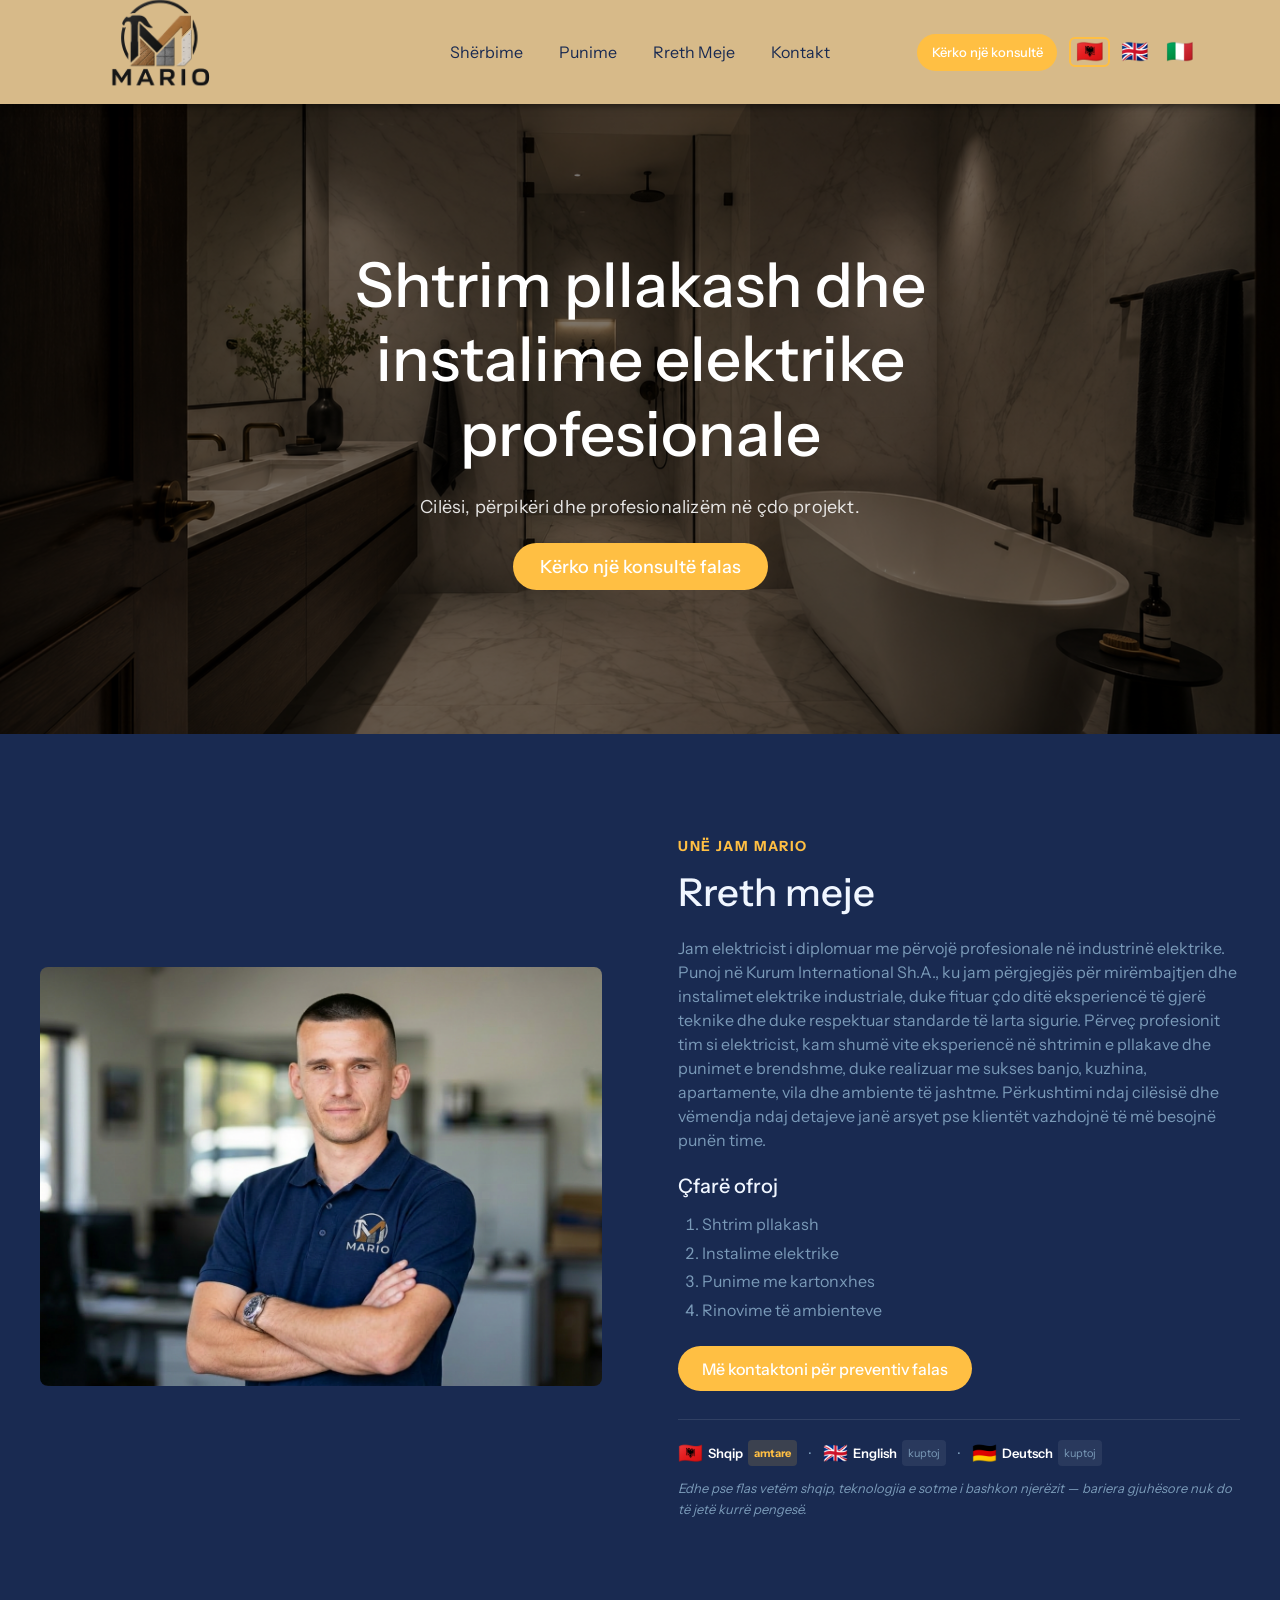
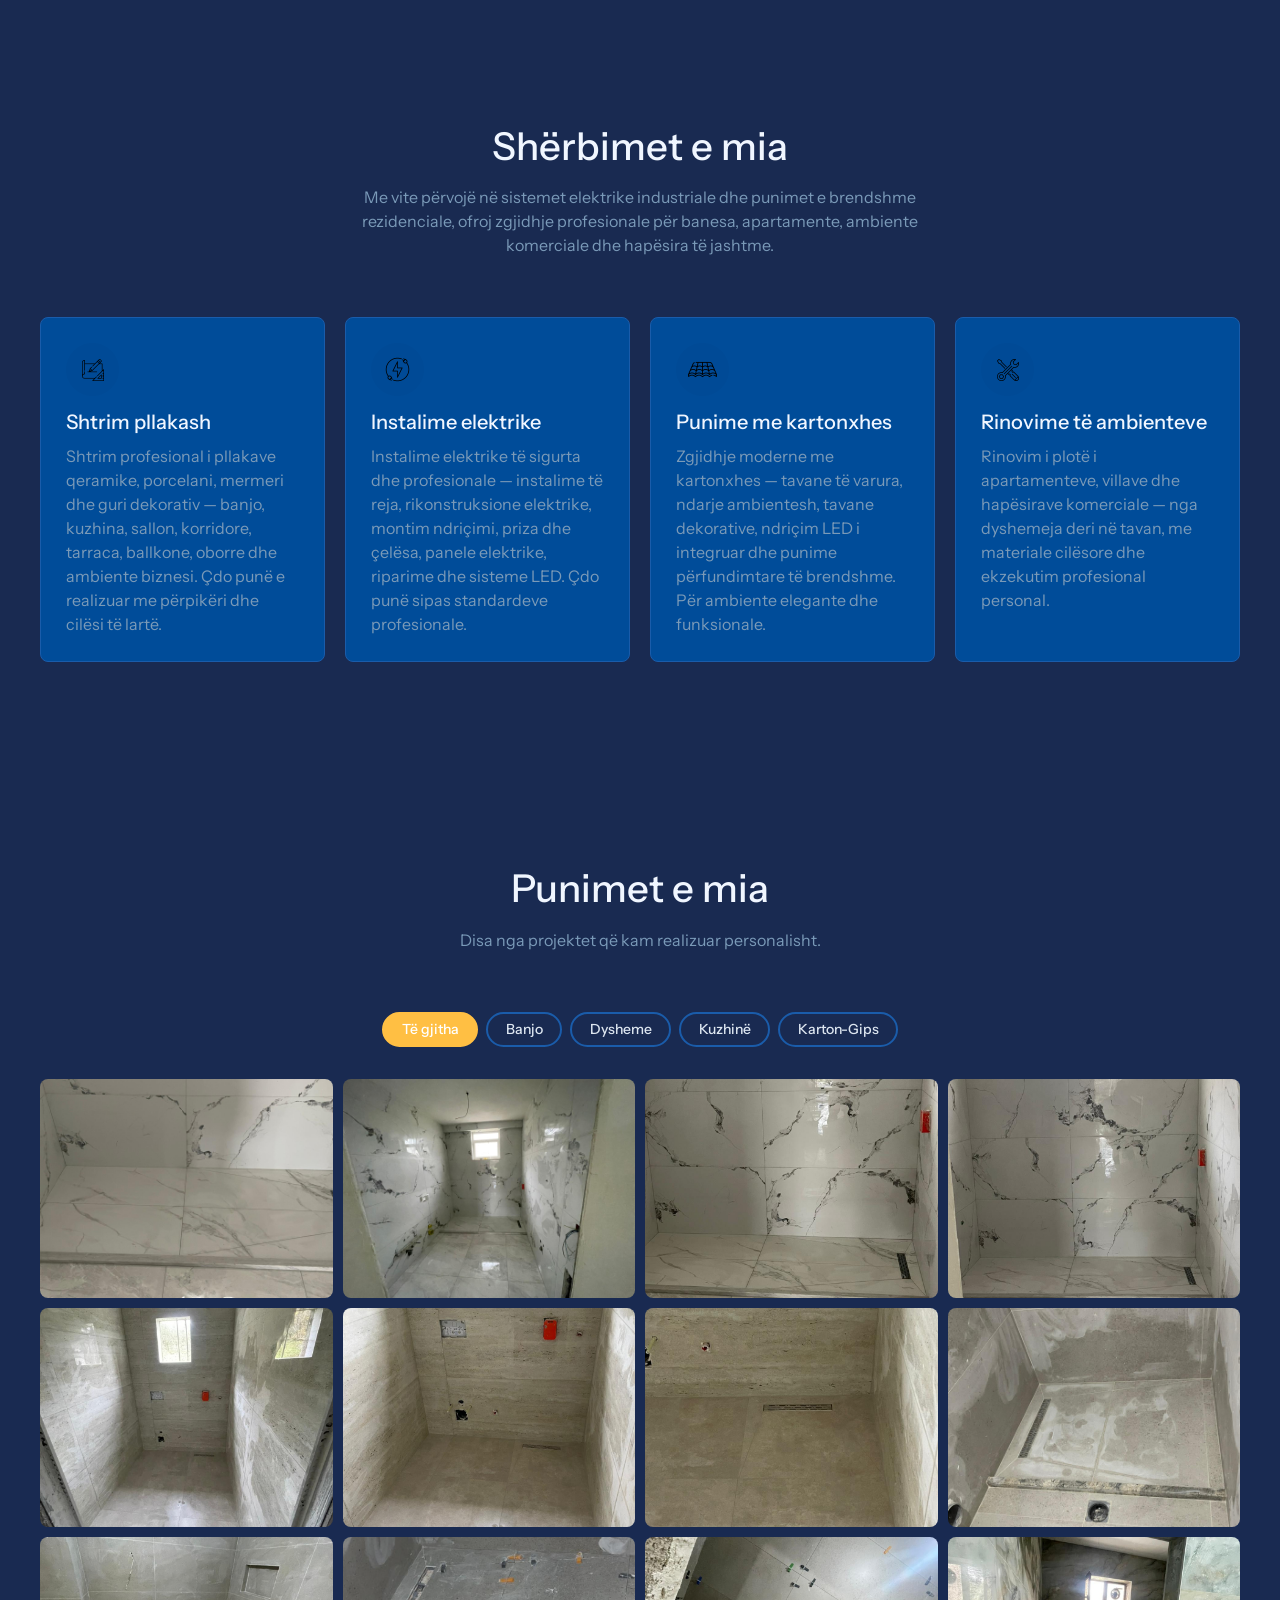
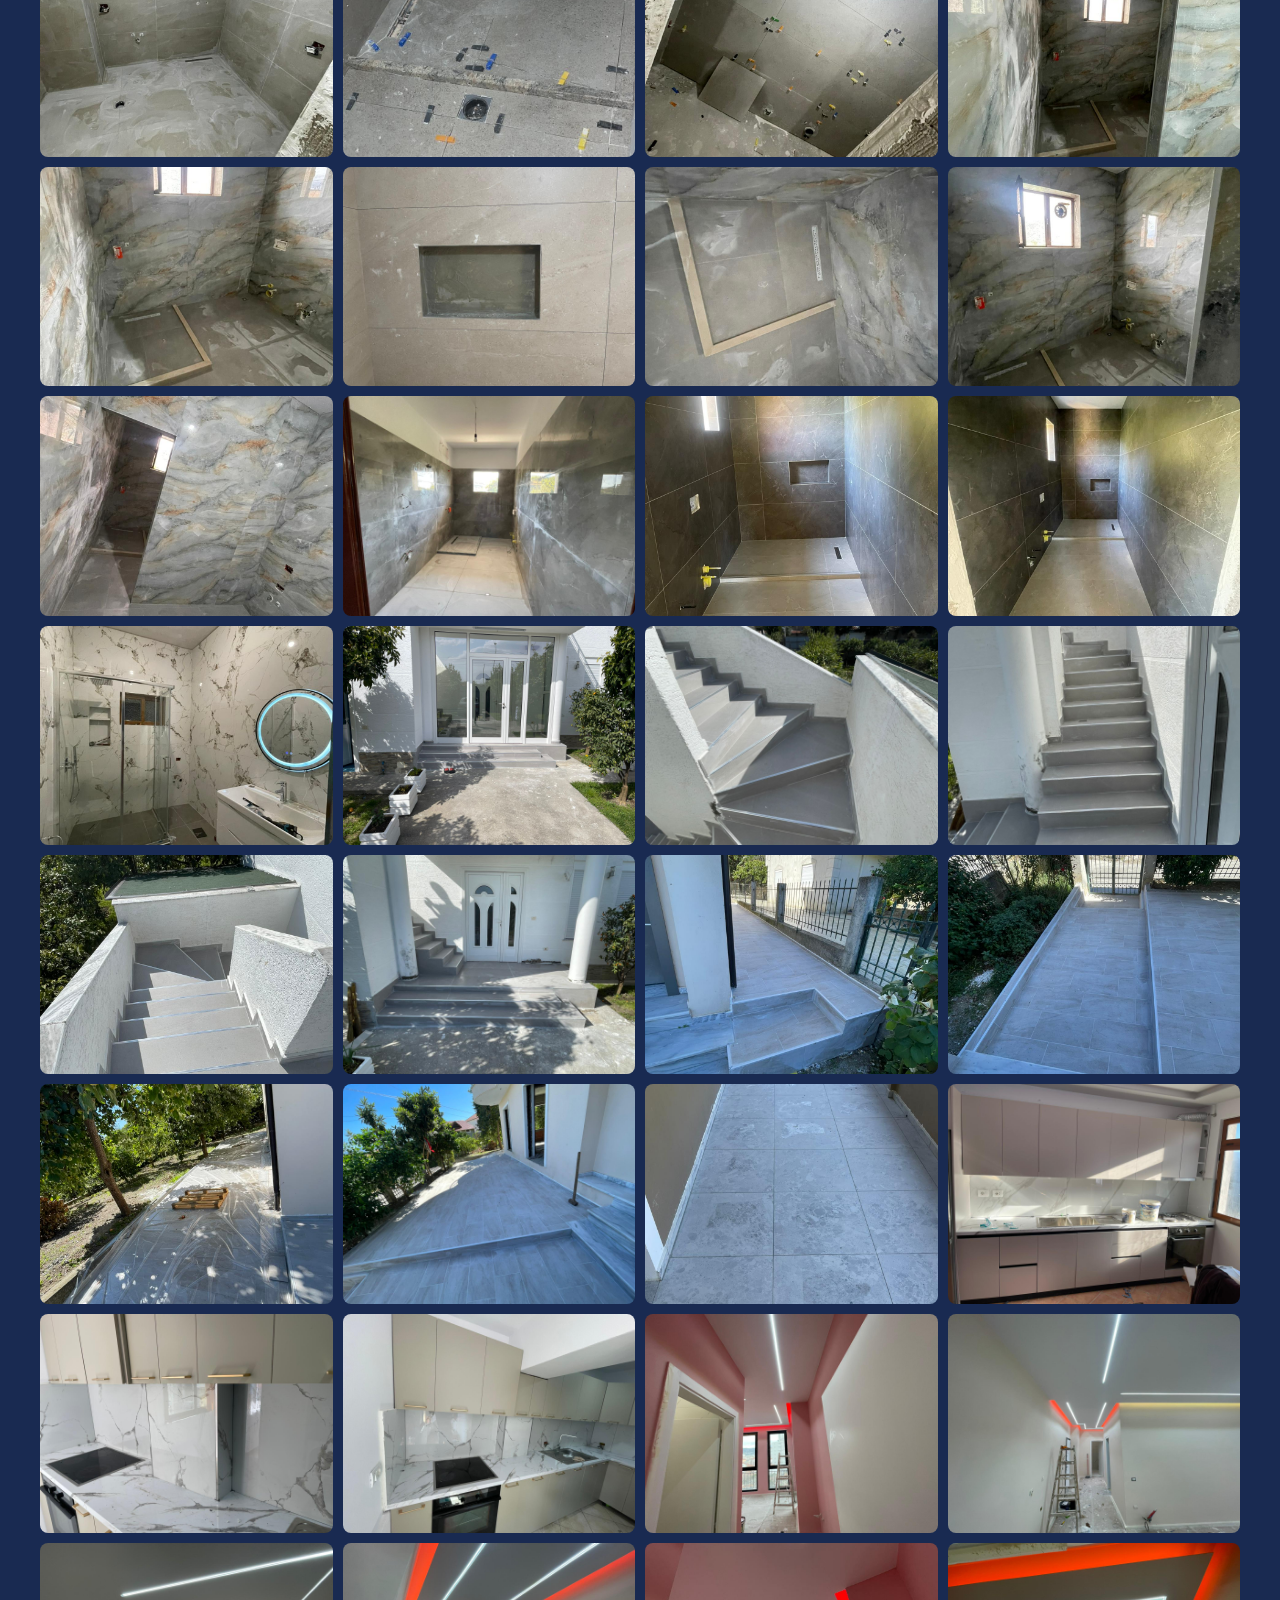
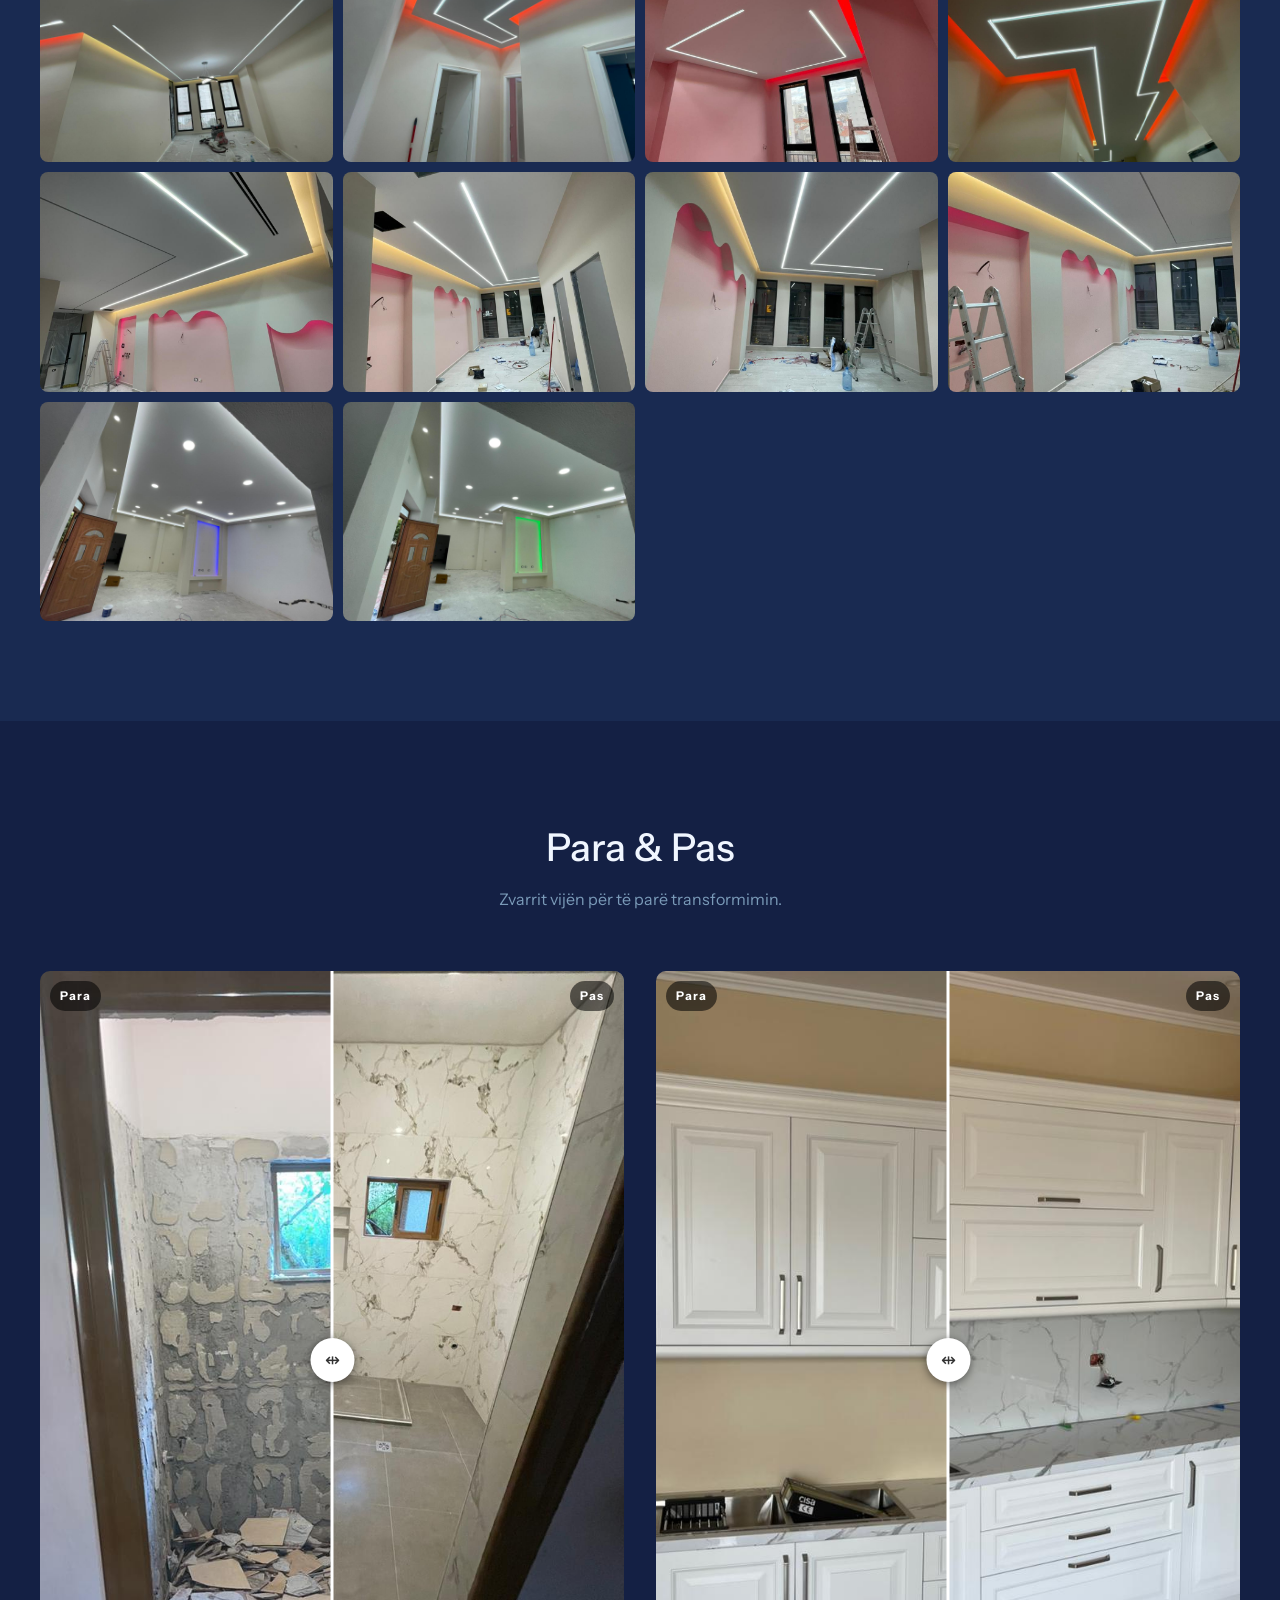
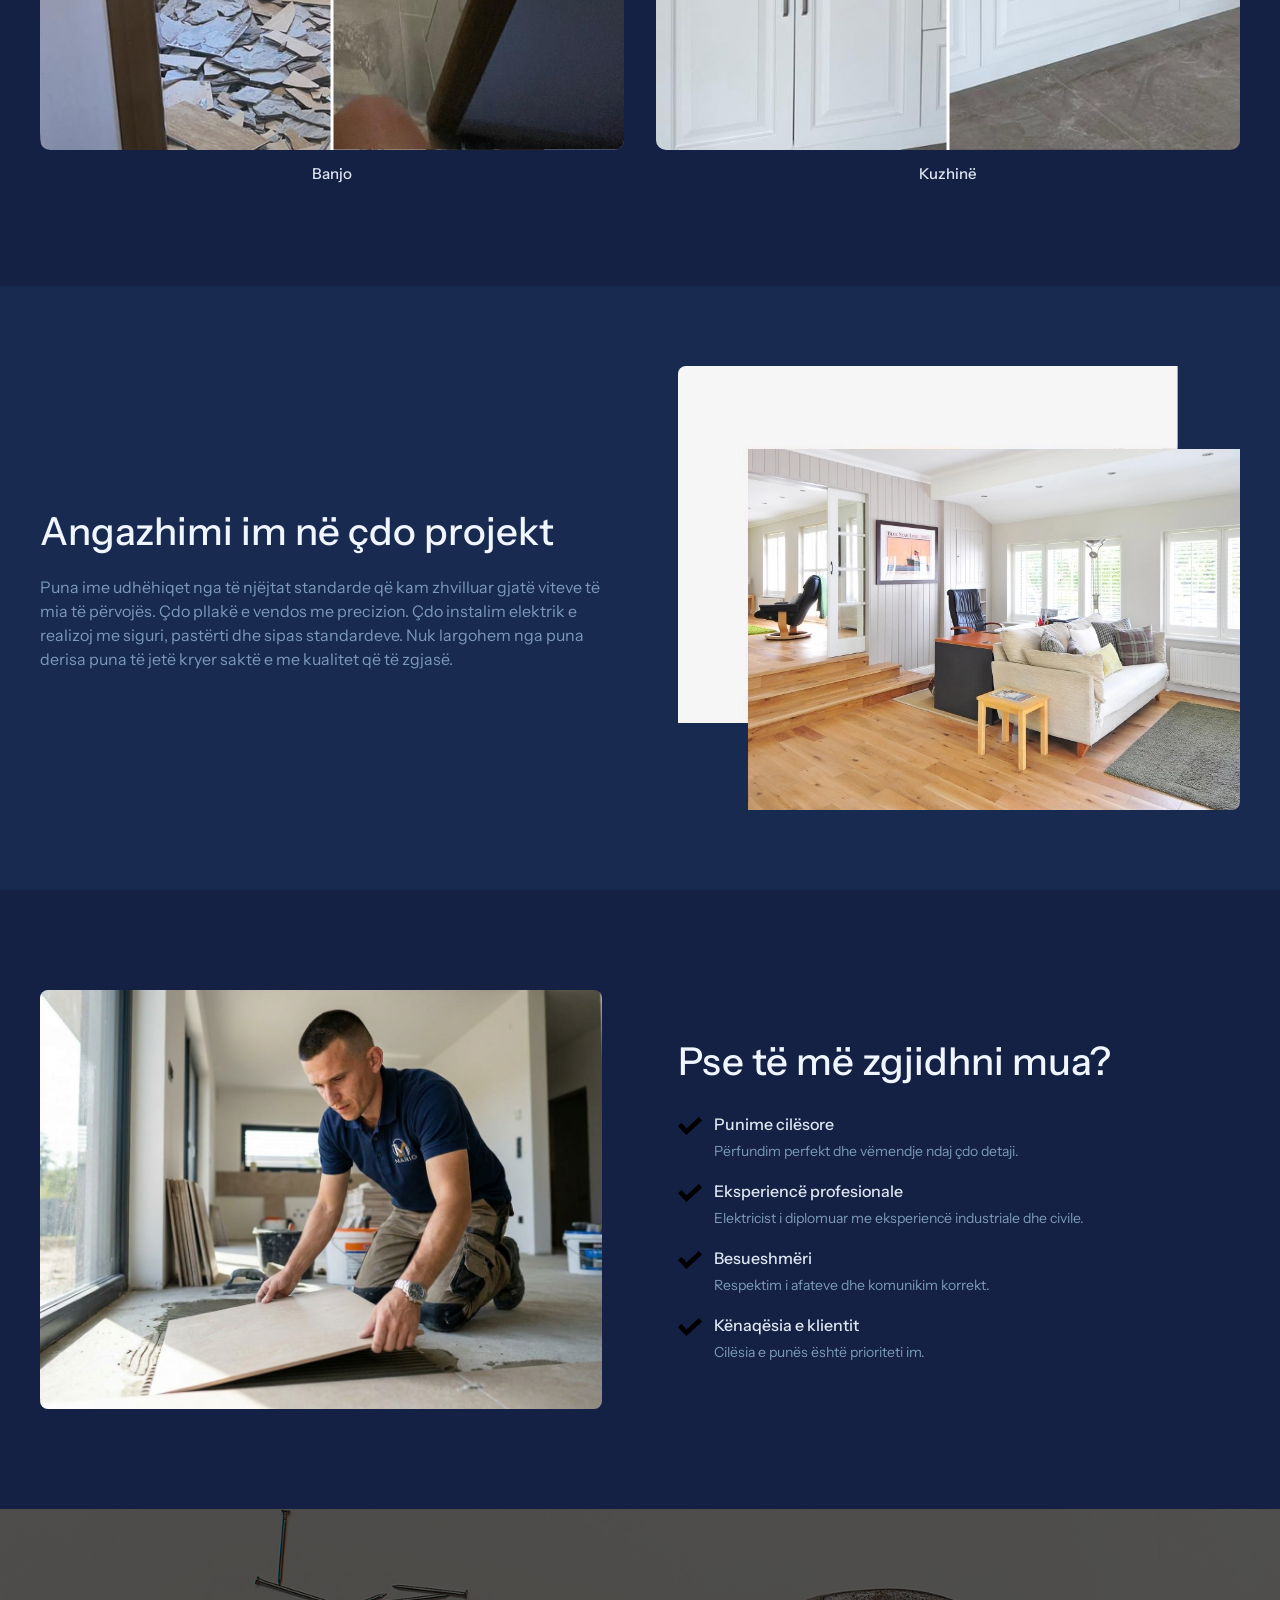
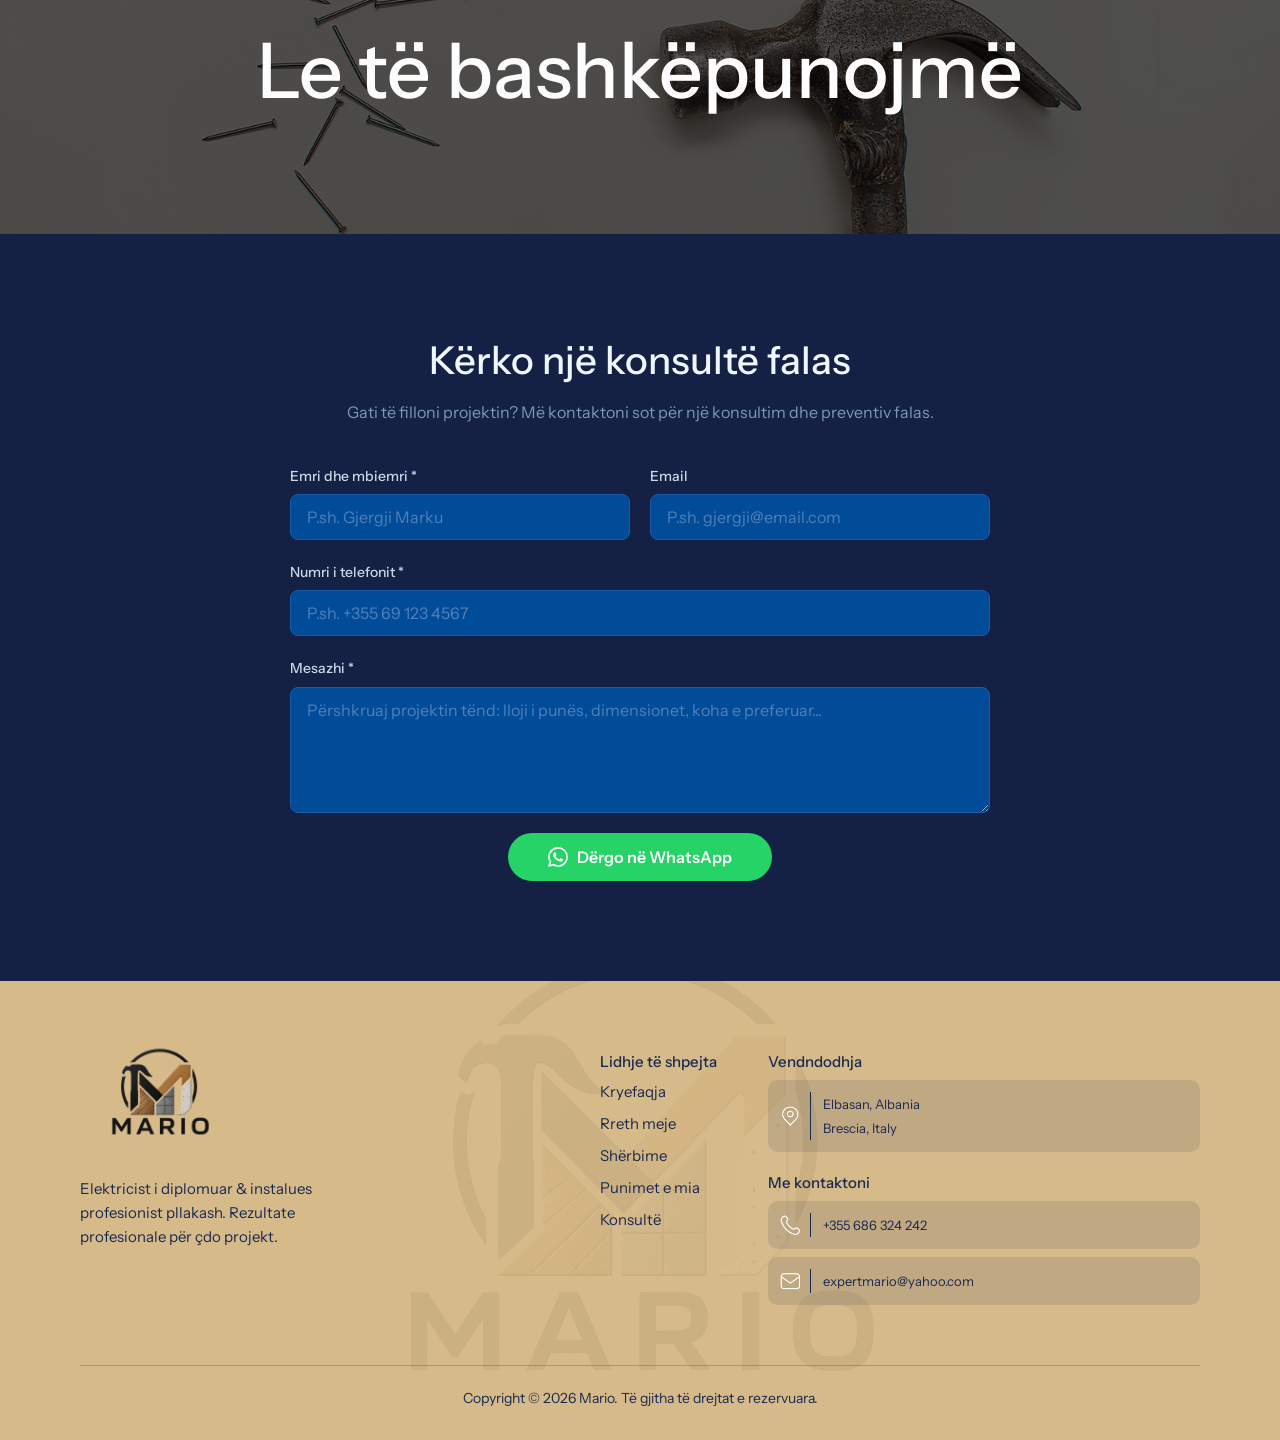
==== commit 2b678e33: "Change phone number to +355686324242 for testing Co-Authored-By: Claude Sonnet 4.6 <noreply@anthropi" ====
--- a/index.html
+++ b/index.html
@@ -582,9 +582,9 @@
 Brescia, Italy</span>
         </div>
         <h3 style="color:#192A51;font-size:15px;" data-i18n="footer-contact-title">Me kontaktoni</h3>
-        <a href="tel:+355684667545" class="footer-contact-box" style="text-decoration:none;cursor:pointer;">
+        <a href="tel:+355686324242" class="footer-contact-box" style="text-decoration:none;cursor:pointer;">
           <img src="assets/images/footer/icon-phone.png" alt=""/>
-          <span class="text" data-i18n="footer-phone">+355 68 466 7545</span>
+          <span class="text" data-i18n="footer-phone">+355 686 324 242</span>
         </a>
         <a href="mailto:expertmario@yahoo.com" class="footer-contact-box" style="margin-top:8px;text-decoration:none;cursor:pointer;">
           <img src="assets/images/footer/icon-mail.png" alt=""/>
@@ -756,7 +756,7 @@
     'footer-location-title':'Vendndodhja',
     'footer-address':  'Elbasan, Albania\nBrescia, Italy',
     'footer-contact-title':'Me kontaktoni',
-    'footer-phone':    '+355 68 466 7545',
+    'footer-phone':    '+355 686 324 242',
     'footer-email':    'expertmario@yahoo.com',
     'footer-copyright':'Copyright © 2026 Mario. Të gjitha të drejtat e rezervuara.',
     'wa-header':       '⚡ *Kerkese e Re Preventivi*',
@@ -844,7 +844,7 @@
     'footer-location-title':'Location',
     'footer-address':  'Elbasan, Albania\nBrescia, Italy',
     'footer-contact-title':'Contact me',
-    'footer-phone':    '+355 68 466 7545',
+    'footer-phone':    '+355 686 324 242',
     'footer-email':    'expertmario@yahoo.com',
     'footer-copyright':'Copyright © 2026 Mario. All rights reserved.',
     'wa-header':       '⚡ *New Service Request*',
@@ -932,7 +932,7 @@
     'footer-location-title':'Sede',
     'footer-address':  'Elbasan, Albania\nBrescia, Italy',
     'footer-contact-title':'Contattami',
-    'footer-phone':    '+355 68 466 7545',
+    'footer-phone':    '+355 686 324 242',
     'footer-email':    'expertmario@yahoo.com',
     'footer-copyright':'Copyright © 2026 Mario. Tutti i diritti riservati.',
     'wa-header':       '⚡ *Nuova Richiesta di Servizio*',
@@ -991,8 +991,8 @@
     t['wa-msg']   + '\n' + msg;
 
   var encoded  = encodeURIComponent(testo);
-  var appUrl   = 'whatsapp://send?phone=355684667545&text=' + encoded;
-  var webUrl   = 'https://wa.me/355684667545?text=' + encoded;
+  var appUrl   = 'whatsapp://send?phone=355686324242&text=' + encoded;
+  var webUrl   = 'https://wa.me/355686324242?text=' + encoded;
 
   window.location.href = appUrl;
 
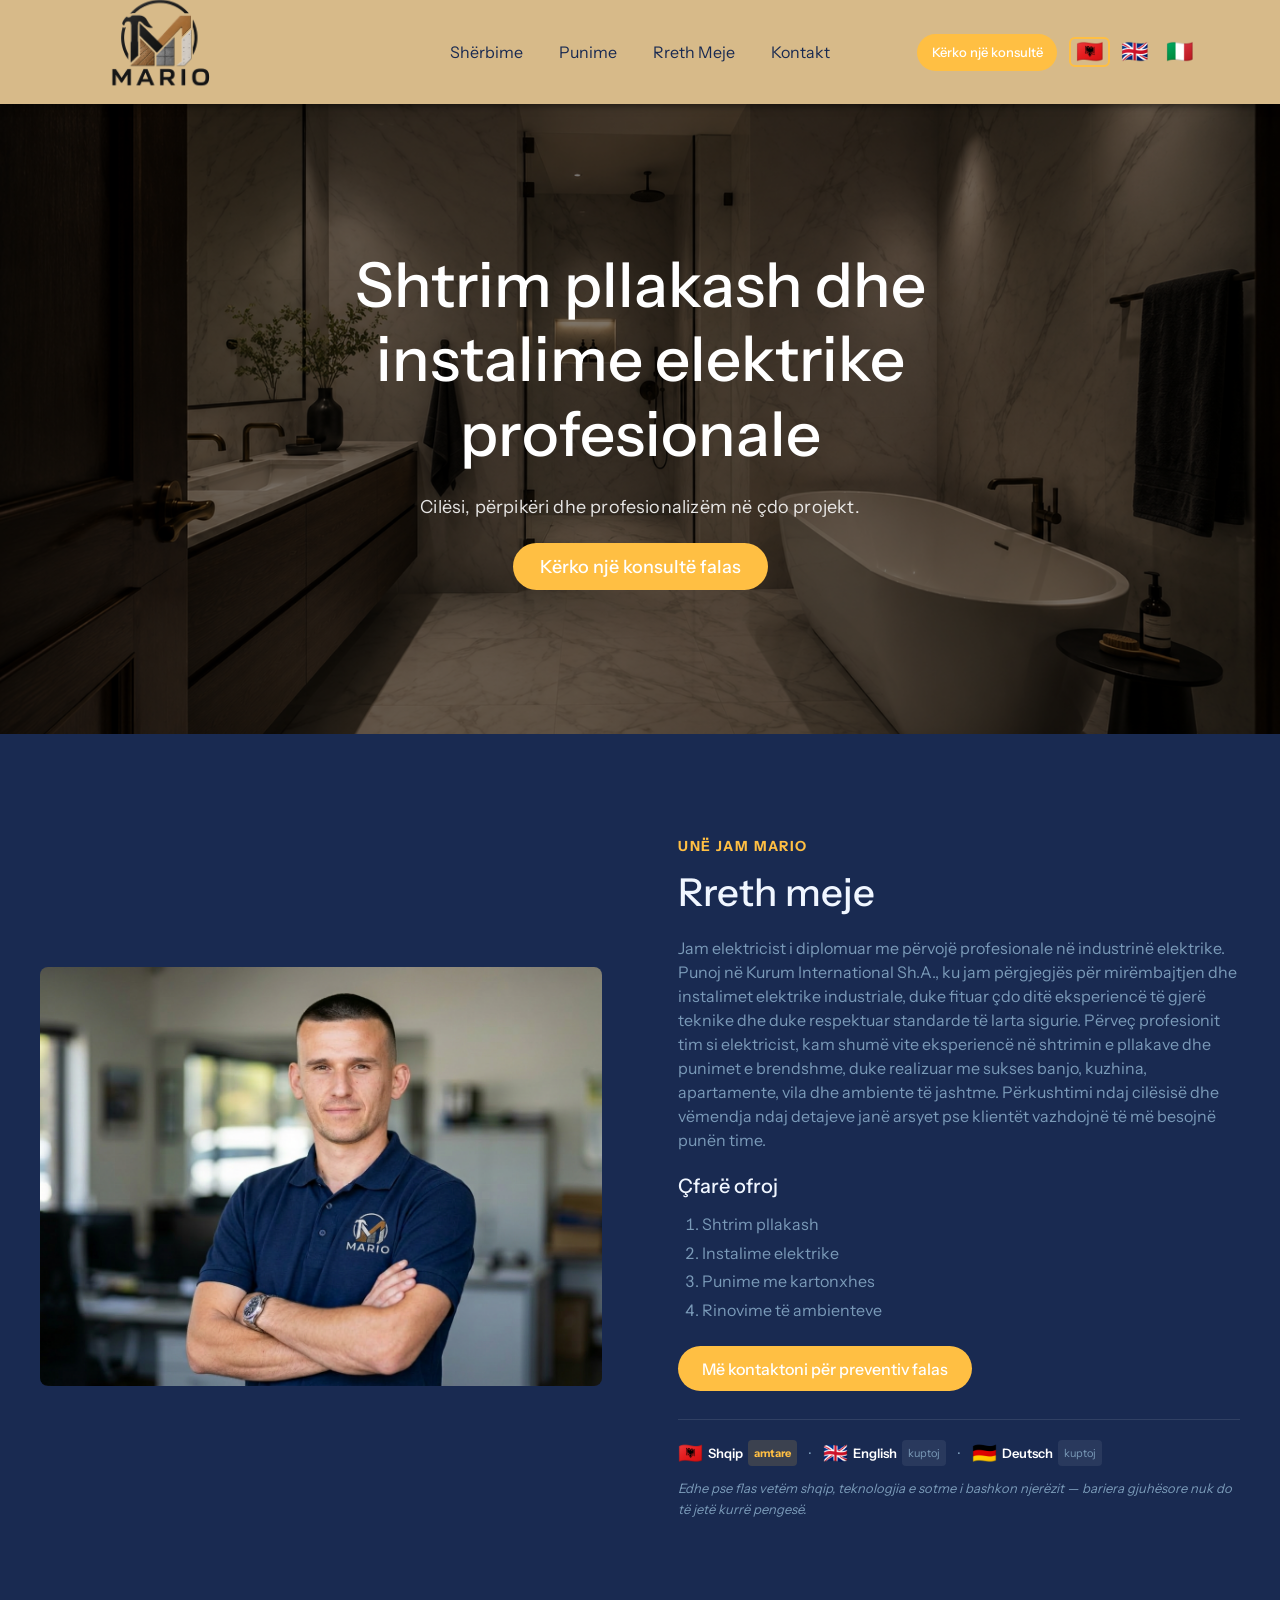
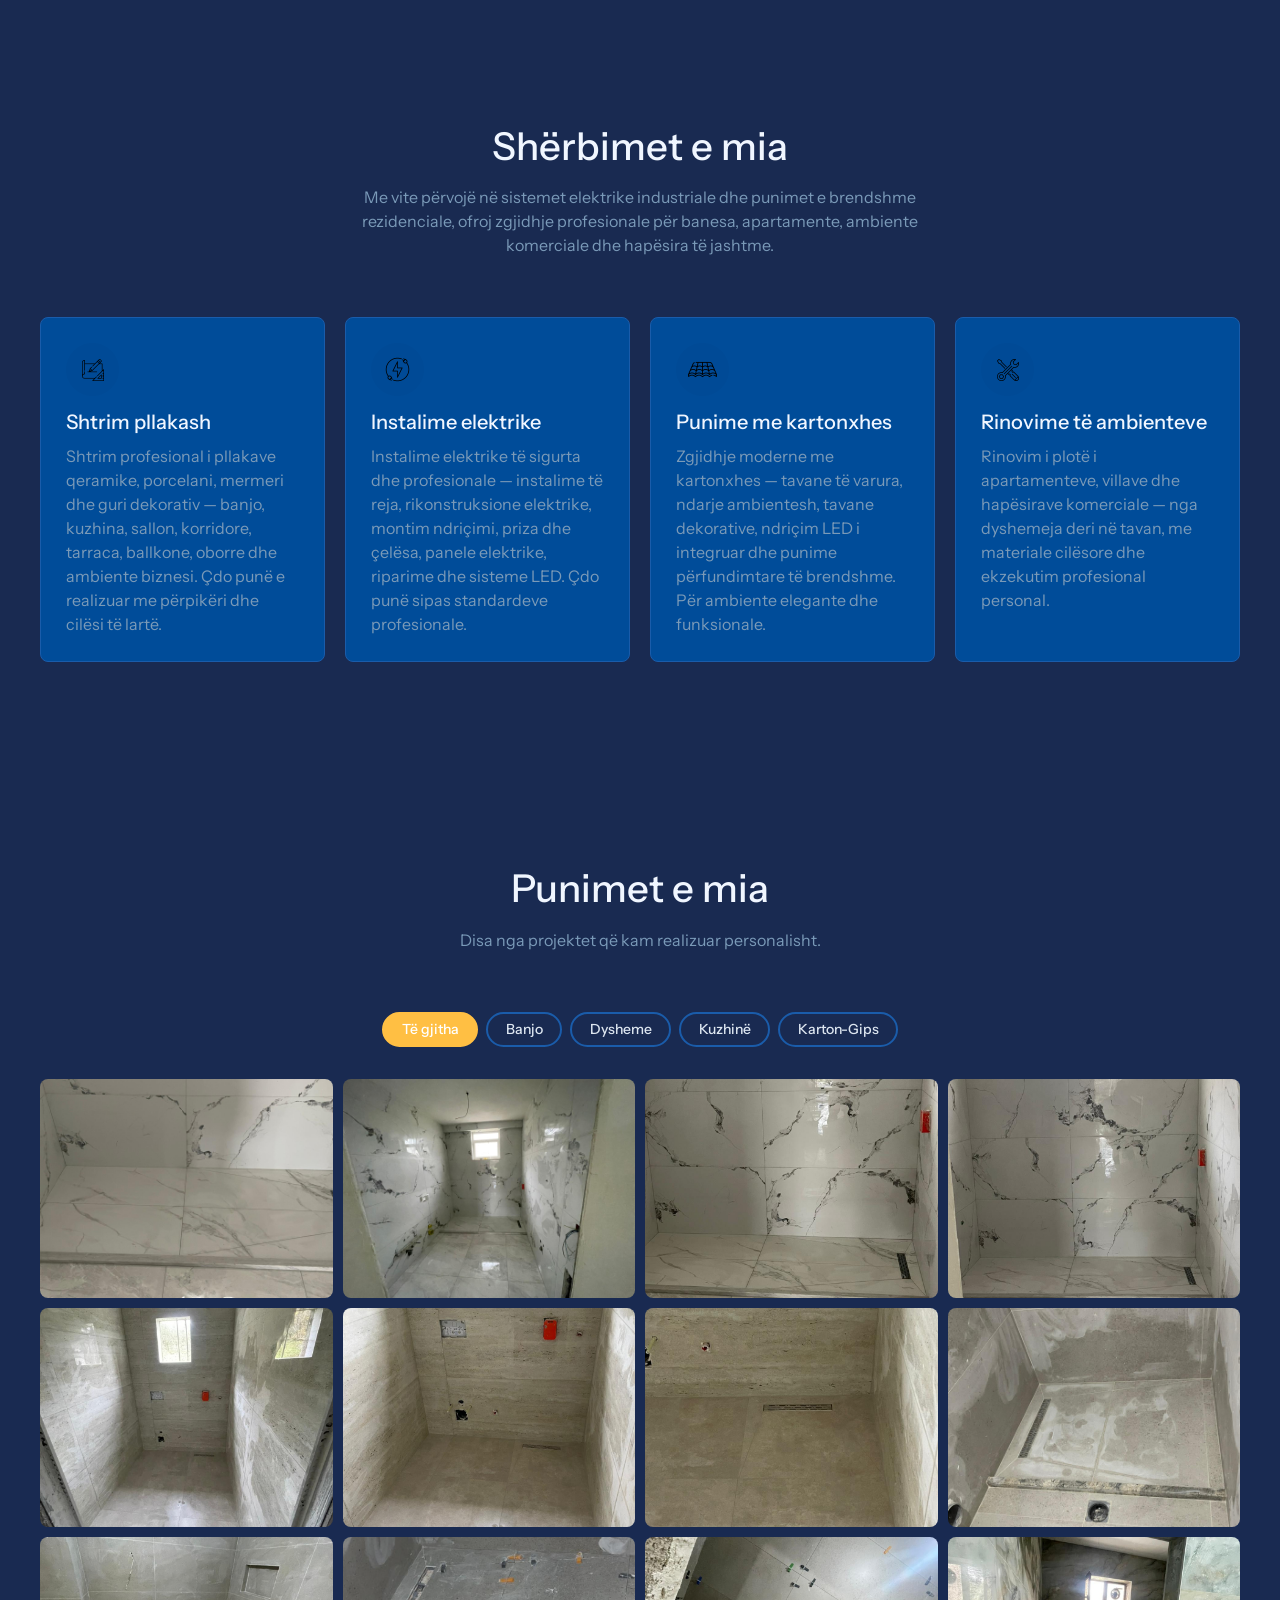
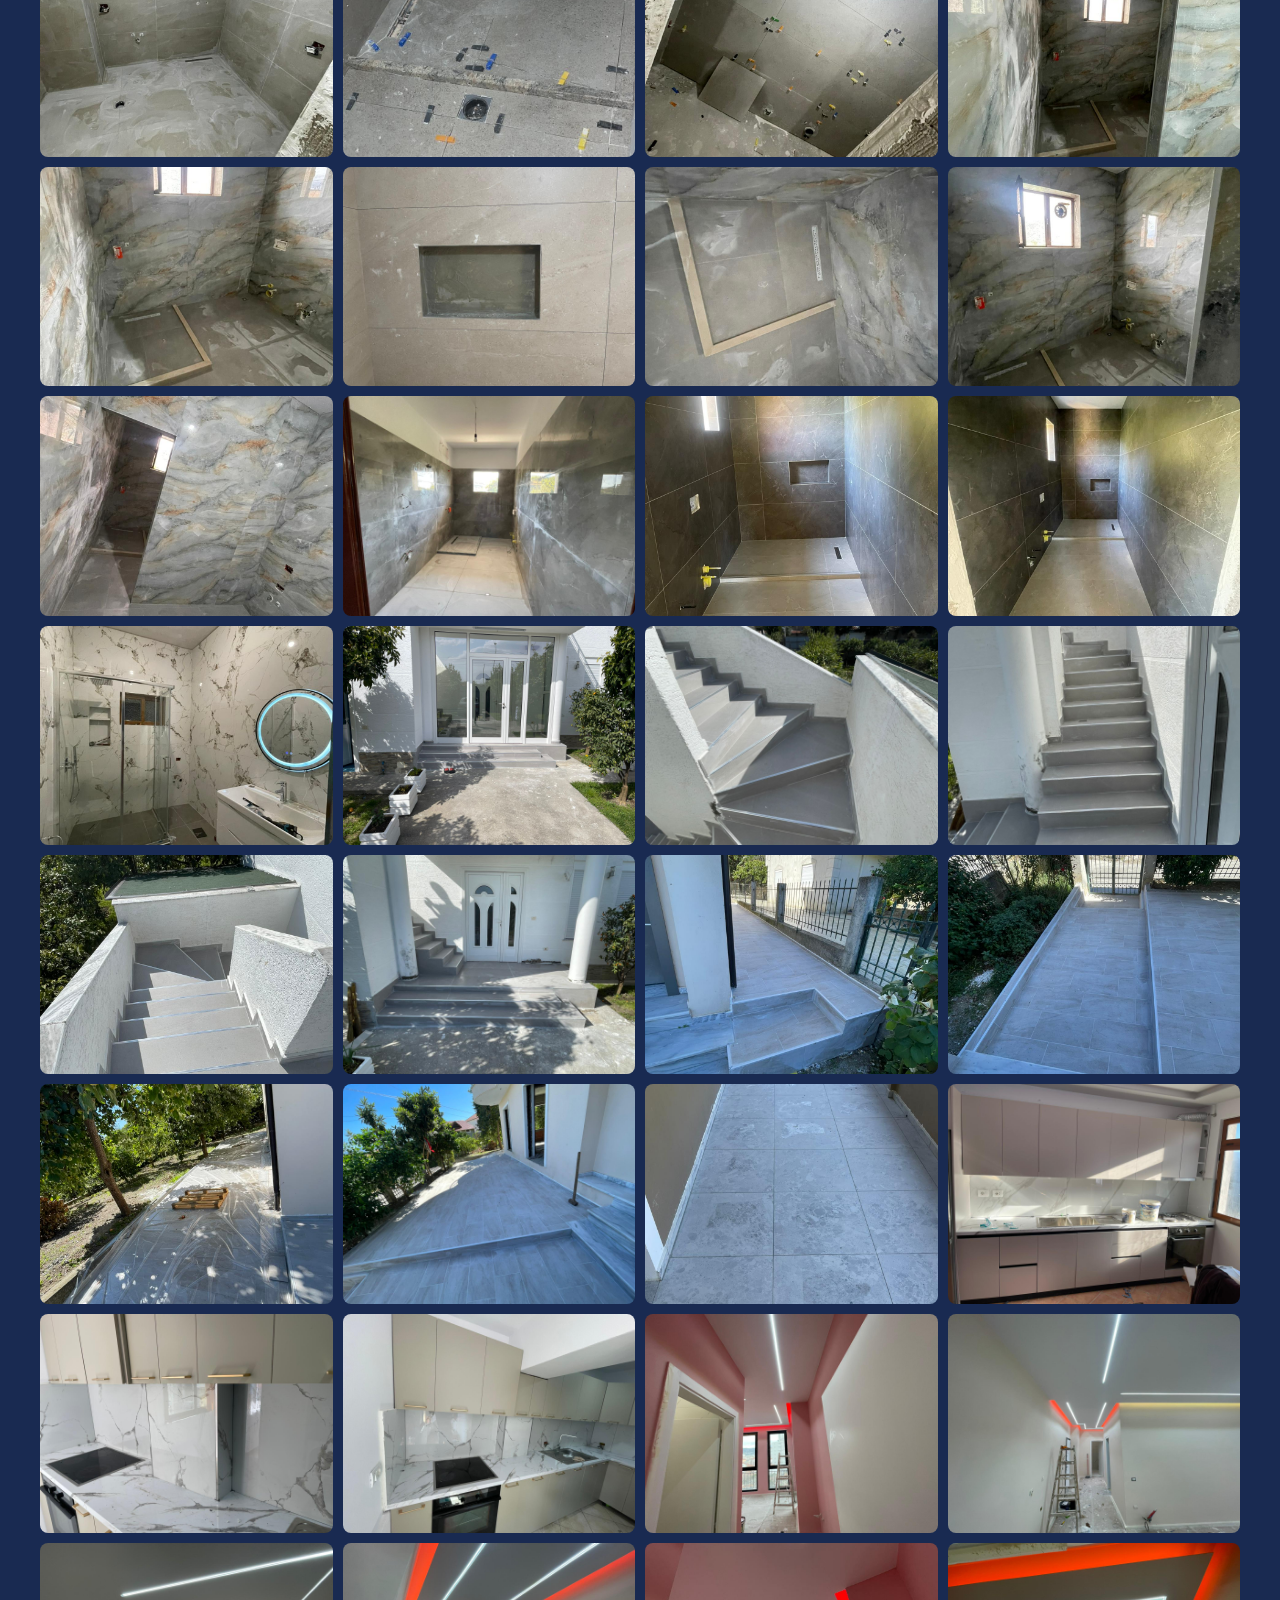
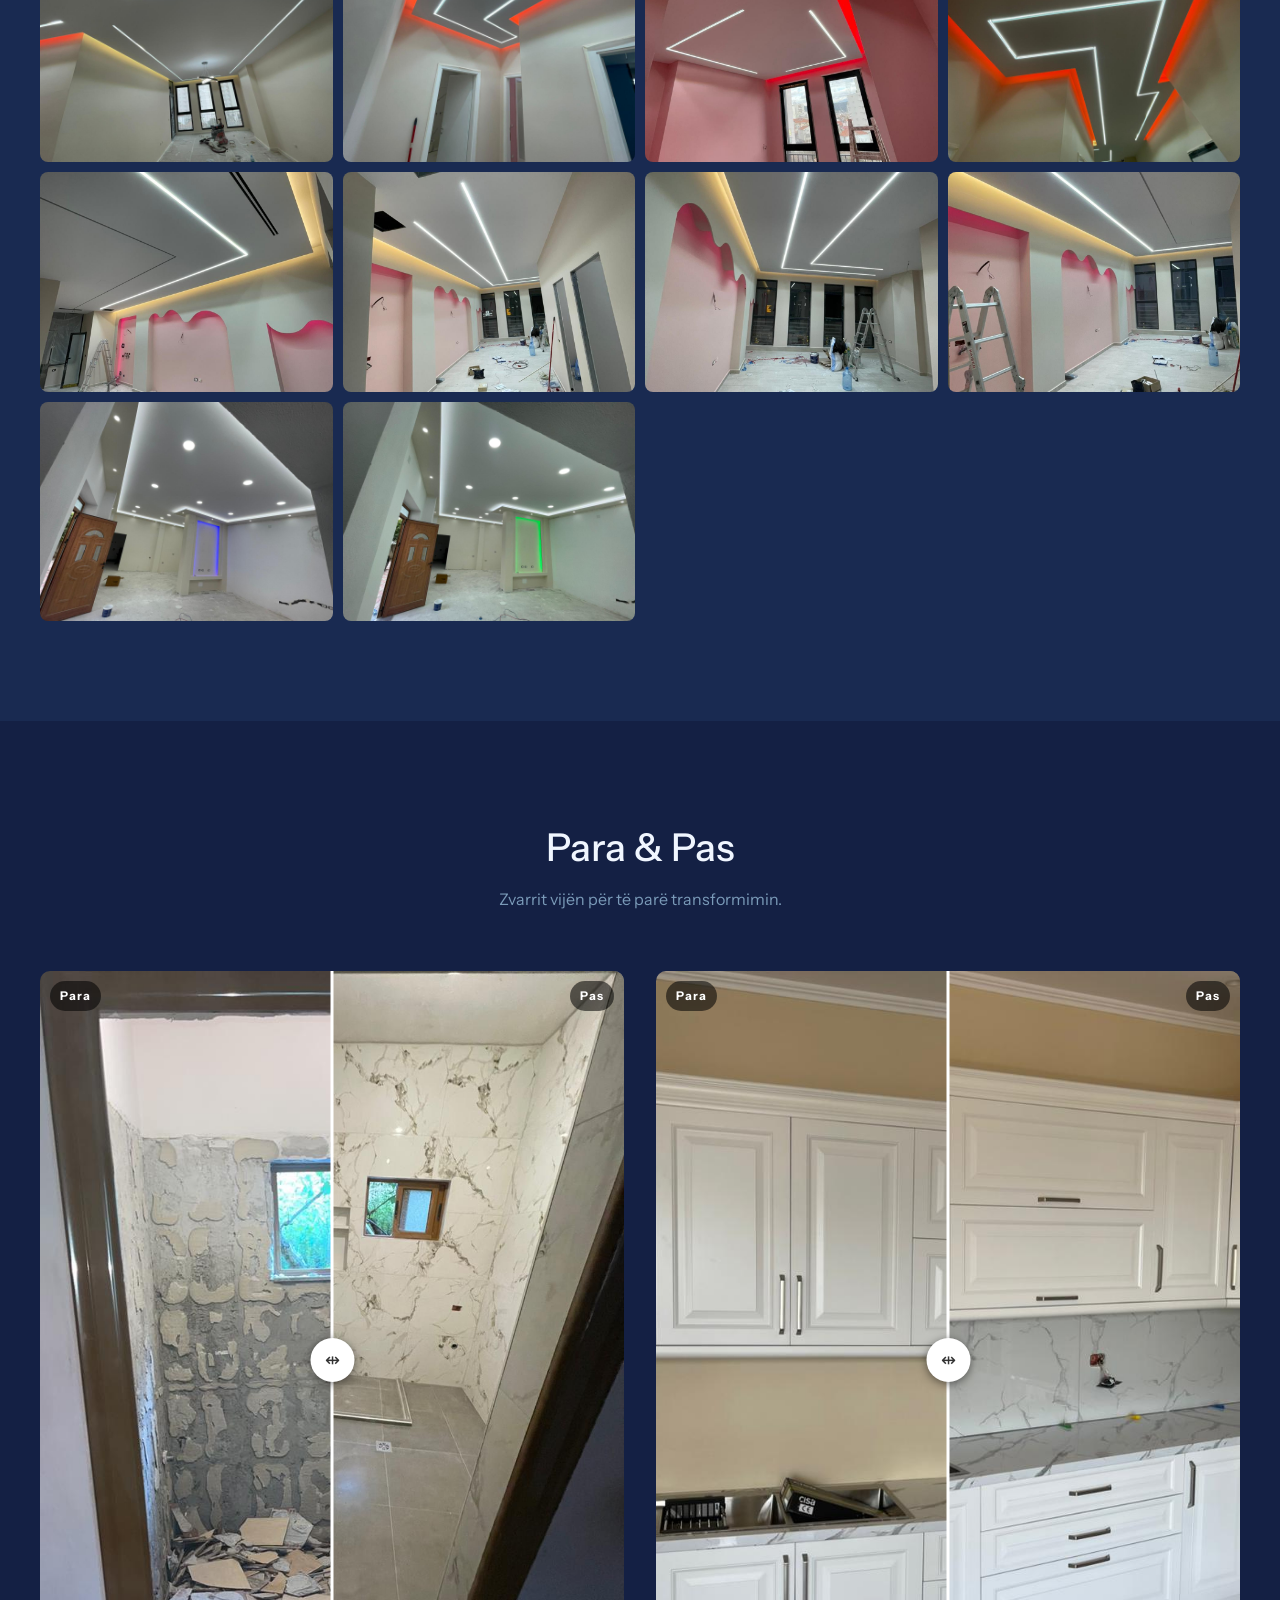
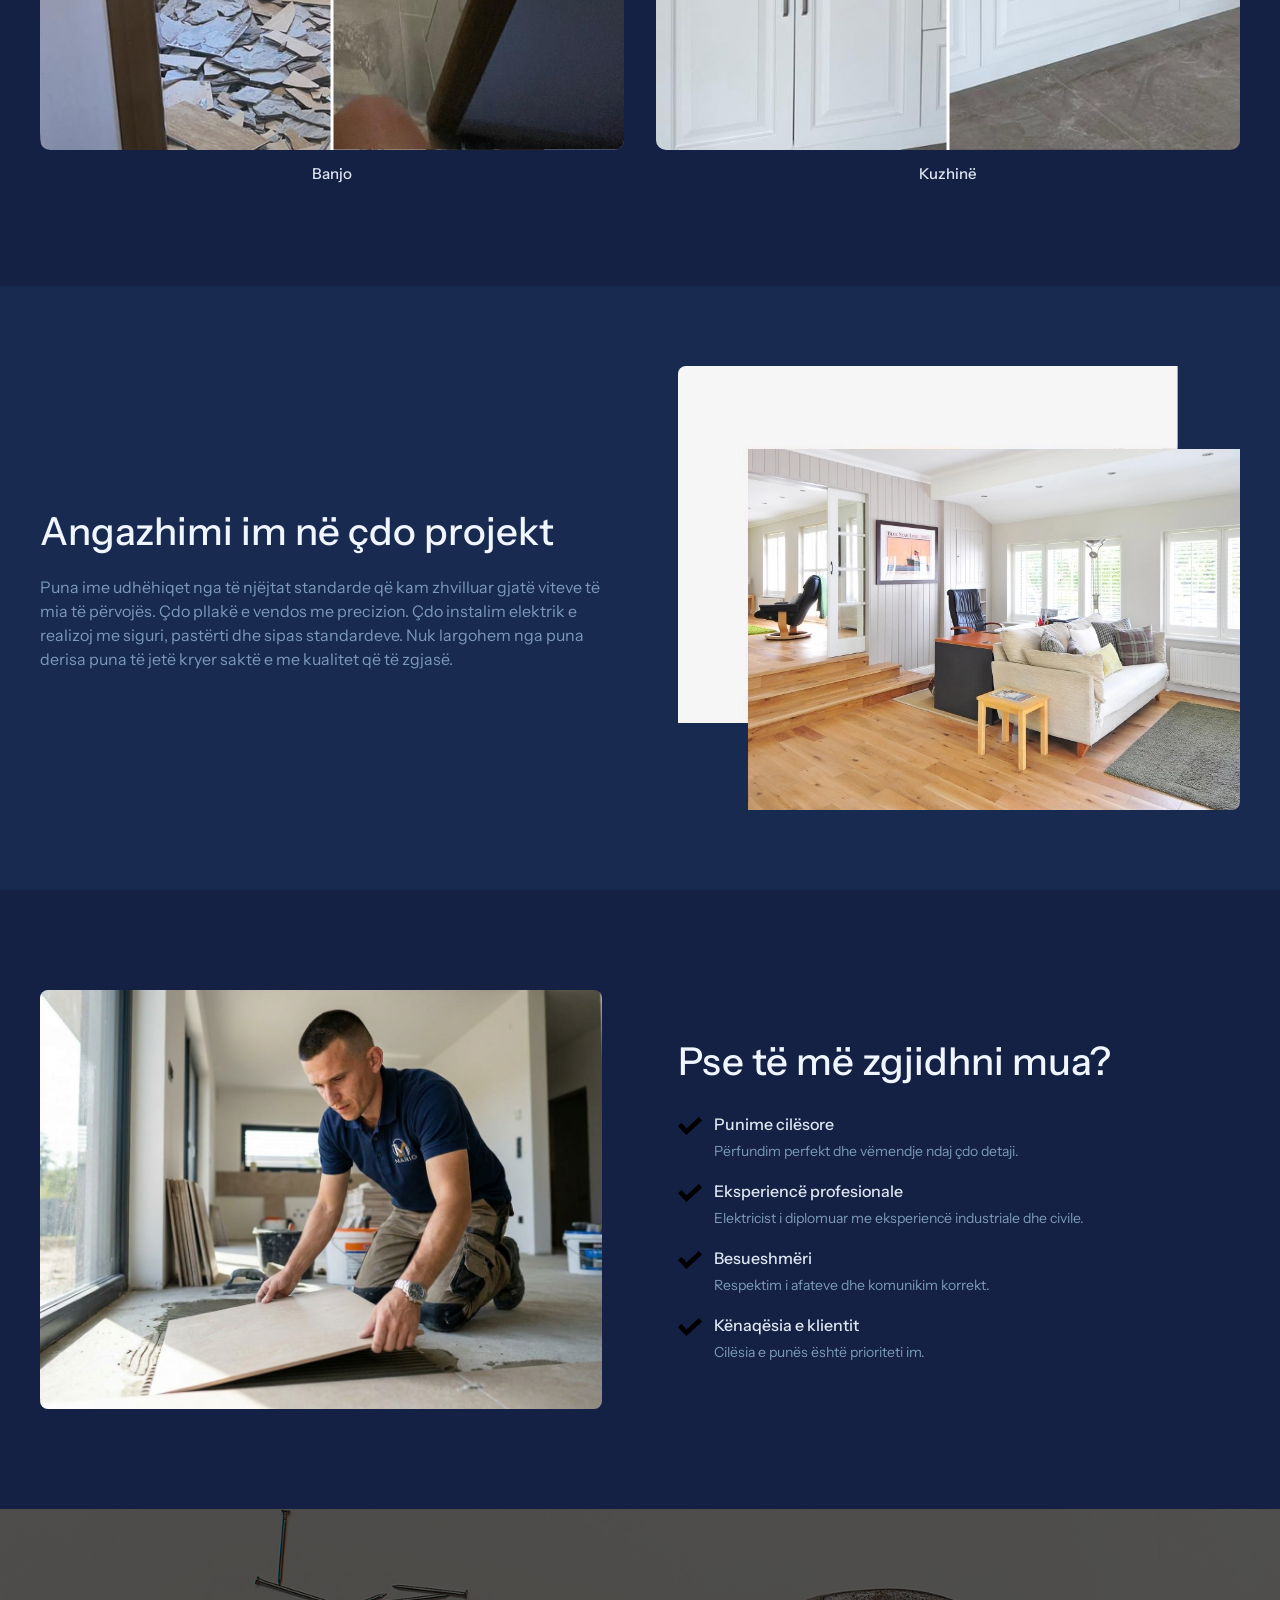
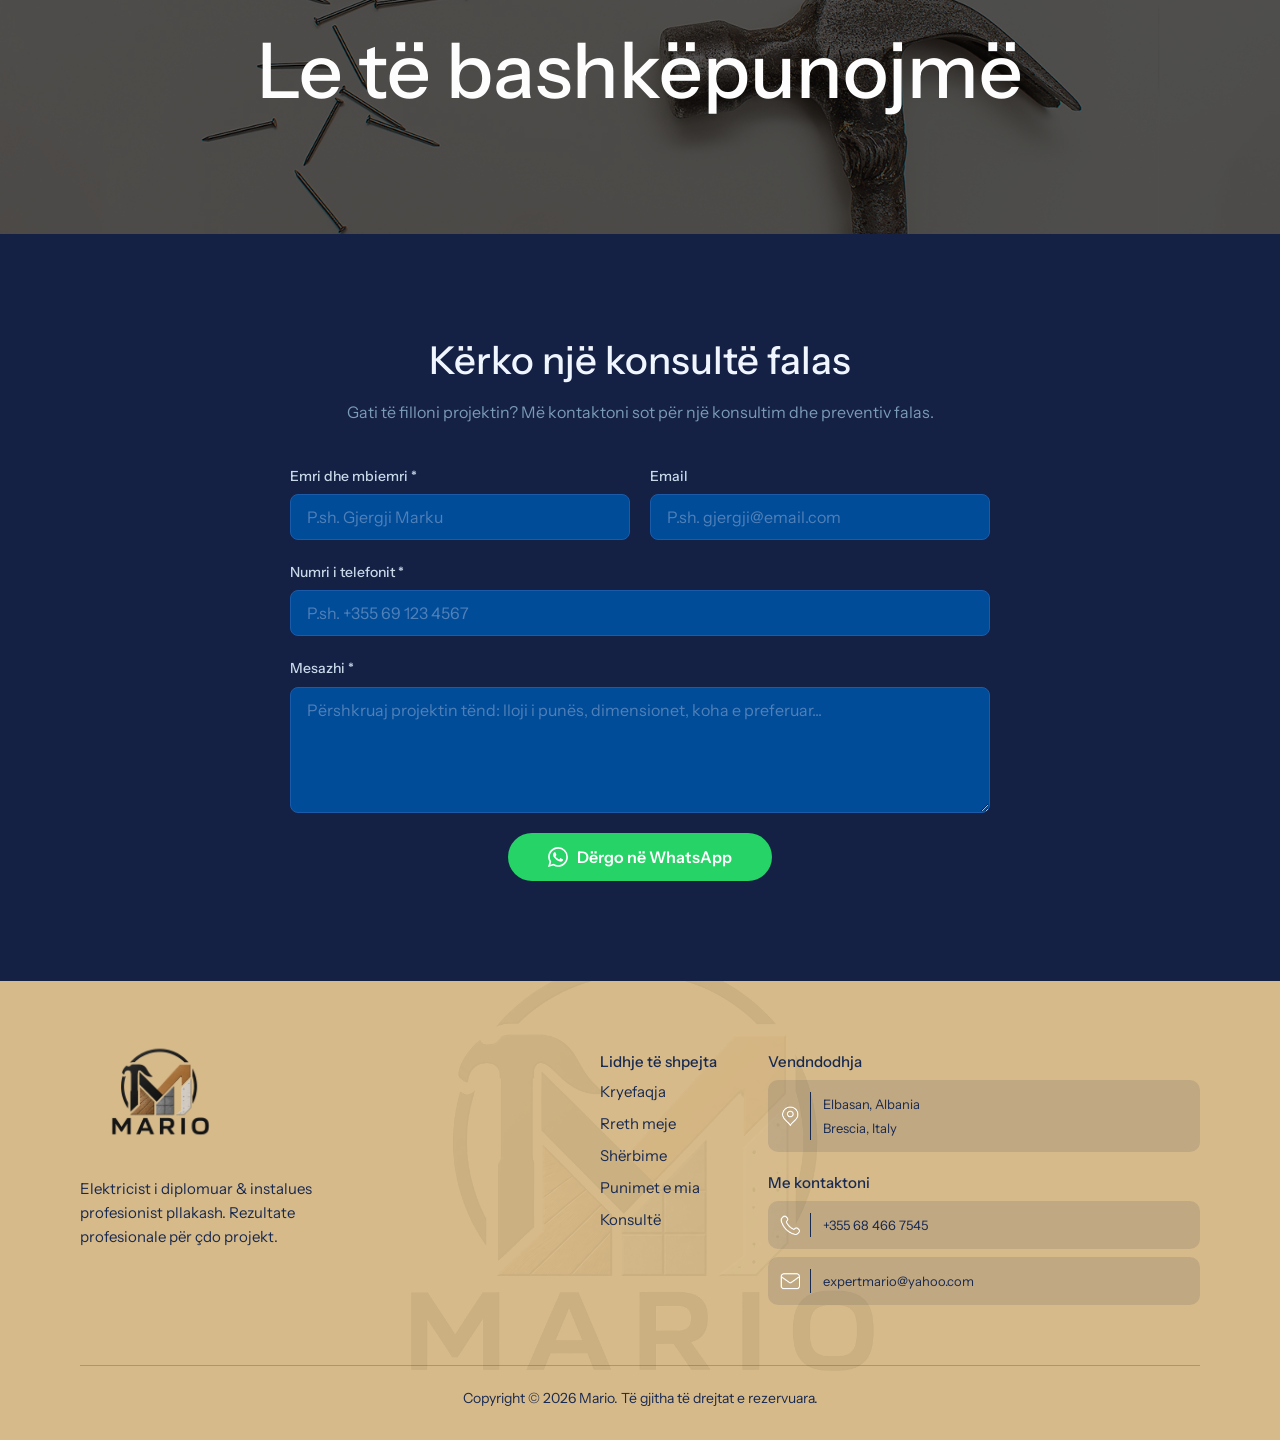
==== commit 7b2c8a63: "Fix favicon — use file path instead of base64 now that site is hosted Co-Authored-By: Claude Sonnet " ====
--- a/index.html
+++ b/index.html
@@ -4,7 +4,7 @@
 <meta charset="UTF-8">
 <meta name="viewport" content="width=device-width, initial-scale=1.0">
 <title>Mario — Elektricist &amp; Instalues Profesionist Pllakash</title>
-<link rel="icon" type="image/png" href="[data-uri]">
+<link rel="icon" type="image/png" href="logo-transparent.png">
 <link rel="apple-touch-icon" href="logo-transparent.png">
 <style>
 :root {
@@ -582,9 +582,9 @@
 Brescia, Italy</span>
         </div>
         <h3 style="color:#192A51;font-size:15px;" data-i18n="footer-contact-title">Me kontaktoni</h3>
-        <a href="tel:+355686324242" class="footer-contact-box" style="text-decoration:none;cursor:pointer;">
+        <a href="tel:+355684667545" class="footer-contact-box" style="text-decoration:none;cursor:pointer;">
           <img src="assets/images/footer/icon-phone.png" alt=""/>
-          <span class="text" data-i18n="footer-phone">+355 686 324 242</span>
+          <span class="text" data-i18n="footer-phone">+355 68 466 7545</span>
         </a>
         <a href="mailto:expertmario@yahoo.com" class="footer-contact-box" style="margin-top:8px;text-decoration:none;cursor:pointer;">
           <img src="assets/images/footer/icon-mail.png" alt=""/>
@@ -756,7 +756,7 @@
     'footer-location-title':'Vendndodhja',
     'footer-address':  'Elbasan, Albania\nBrescia, Italy',
     'footer-contact-title':'Me kontaktoni',
-    'footer-phone':    '+355 686 324 242',
+    'footer-phone':    '+355 68 466 7545',
     'footer-email':    'expertmario@yahoo.com',
     'footer-copyright':'Copyright © 2026 Mario. Të gjitha të drejtat e rezervuara.',
     'wa-header':       '⚡ *Kerkese e Re Preventivi*',
@@ -844,7 +844,7 @@
     'footer-location-title':'Location',
     'footer-address':  'Elbasan, Albania\nBrescia, Italy',
     'footer-contact-title':'Contact me',
-    'footer-phone':    '+355 686 324 242',
+    'footer-phone':    '+355 68 466 7545',
     'footer-email':    'expertmario@yahoo.com',
     'footer-copyright':'Copyright © 2026 Mario. All rights reserved.',
     'wa-header':       '⚡ *New Service Request*',
@@ -932,7 +932,7 @@
     'footer-location-title':'Sede',
     'footer-address':  'Elbasan, Albania\nBrescia, Italy',
     'footer-contact-title':'Contattami',
-    'footer-phone':    '+355 686 324 242',
+    'footer-phone':    '+355 68 466 7545',
     'footer-email':    'expertmario@yahoo.com',
     'footer-copyright':'Copyright © 2026 Mario. Tutti i diritti riservati.',
     'wa-header':       '⚡ *Nuova Richiesta di Servizio*',
@@ -991,8 +991,8 @@
     t['wa-msg']   + '\n' + msg;
 
   var encoded  = encodeURIComponent(testo);
-  var appUrl   = 'whatsapp://send?phone=355686324242&text=' + encoded;
-  var webUrl   = 'https://wa.me/355686324242?text=' + encoded;
+  var appUrl   = 'whatsapp://send?phone=355684667545&text=' + encoded;
+  var webUrl   = 'https://wa.me/355684667545?text=' + encoded;
 
   window.location.href = appUrl;
 
